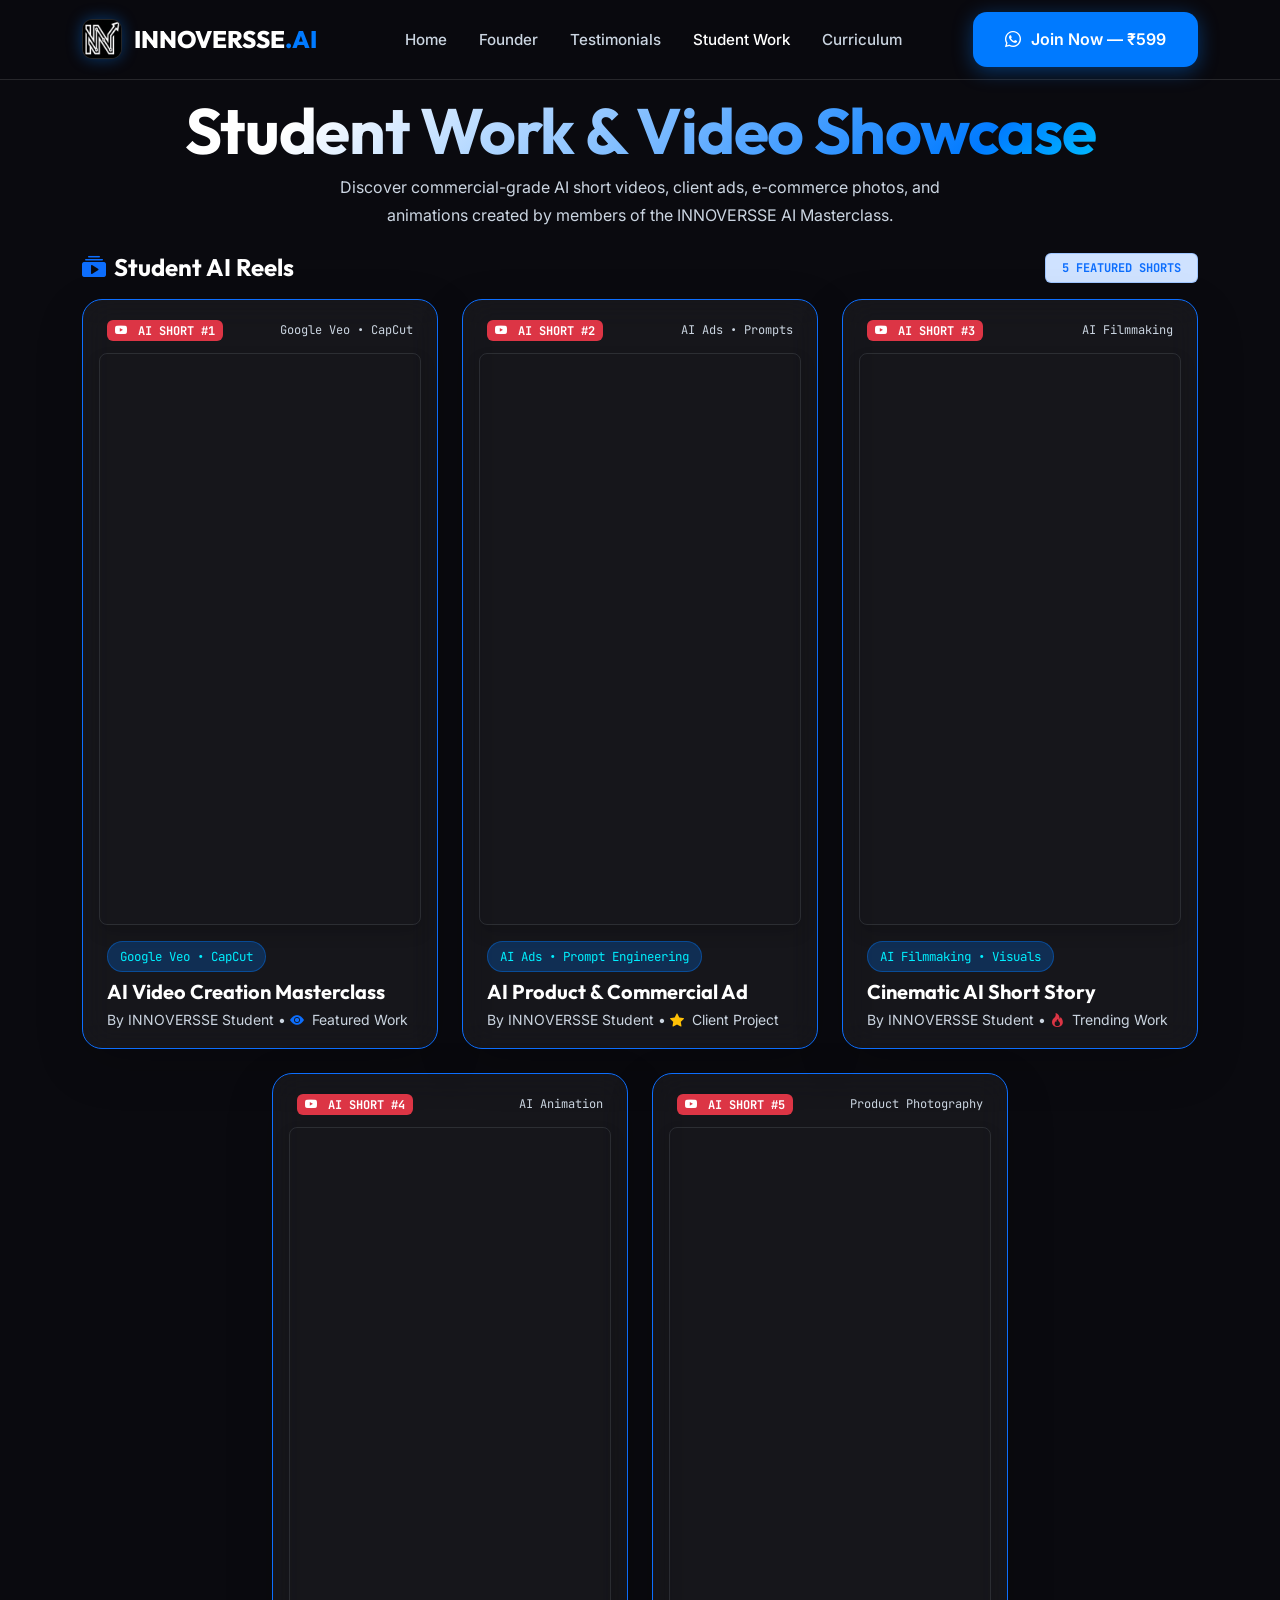
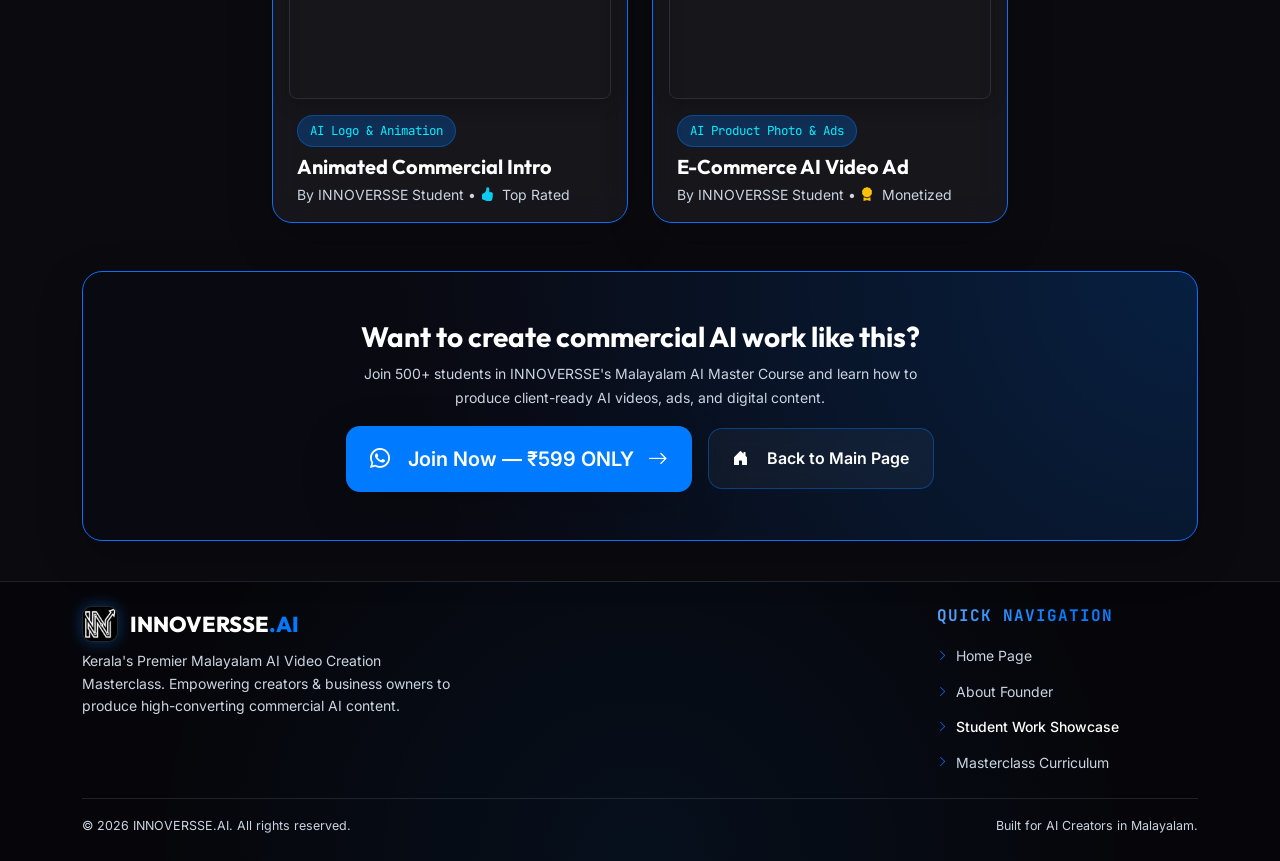
==== showcase.html @ f2c8c10f "feat: implement dedicated student showcase gallery page and update main site navigation" ====
<!DOCTYPE html>
<html lang="en">

<head>
  <meta charset="UTF-8">
  <meta name="viewport" content="width=device-width, initial-scale=1.0">
  <title>Student Work Showcase | INNOVERSSE AI Video Creation Course</title>
  <meta name="description"
    content="Explore commercial-grade AI videos, YouTube Shorts, product ads, and graphics created by INNOVERSSE course students.">
  
  <!-- Favicons -->
  <link rel="apple-touch-icon" sizes="180x180" href="assets/favicon_io/apple-touch-icon.png">
  <link rel="icon" type="image/png" sizes="32x32" href="assets/favicon_io/favicon-32x32.png">
  <link rel="icon" type="image/png" sizes="16x16" href="assets/favicon_io/favicon-16x16.png">

  <!-- Google Fonts -->
  <link rel="preconnect" href="https://fonts.googleapis.com">
  <link rel="preconnect" href="https://fonts.gstatic.com" crossorigin>
  <link
    href="https://fonts.googleapis.com/css2?family=Inter:wght@300;400;500;600;700;800&family=JetBrains+Mono:wght@500;600&family=Outfit:wght@600;700;800;900&display=swap"
    rel="stylesheet">

  <!-- Bootstrap 5 CSS & Icons -->
  <link href="https://cdn.jsdelivr.net/npm/bootstrap@5.3.2/dist/css/bootstrap.min.css" rel="stylesheet">
  <link href="https://cdn.jsdelivr.net/npm/bootstrap-icons@1.11.3/font/bootstrap-icons.min.css" rel="stylesheet">

  <!-- Custom Stylesheet -->
  <link rel="stylesheet" href="style.css">
</head>

<body class="showcase-page">

  <!-- ==========================================
       Navigation Bar
       ========================================== -->
  <nav class="navbar glass-nav navbar-expand-lg">
    <div class="container">
      <a class="navbar-brand" href="index.html">
        <img src="assets/favicon_io/android-chrome-192x192.png" alt="INNOVERSSE Logo" class="brand-logo-img">
        <span>INNOVERSSE<span style="color: var(--accent-blue);">.AI</span></span>
      </a>

      <button class="navbar-toggler border-0 text-white" type="button" data-bs-toggle="collapse"
        data-bs-target="#navbarNav">
        <i class="bi bi-list fs-1"></i>
      </button>

      <div class="collapse navbar-collapse" id="navbarNav">
        <ul class="navbar-nav mx-auto">
          <li class="nav-item"><a class="nav-link" href="index.html#hero">Home</a></li>
          <li class="nav-item"><a class="nav-link" href="index.html#founder">Founder</a></li>
          <li class="nav-item"><a class="nav-link" href="index.html#testimonials">Testimonials</a></li>
          <li class="nav-item"><a class="nav-link active" href="showcase.html">Student Work</a></li>
          <li class="nav-item"><a class="nav-link" href="index.html#curriculum">Curriculum</a></li>
        </ul>
        <div class="d-flex gap-3 align-items-center">
          <a href="https://wa.me/919496957914?text=Hi%20INNOVERSSE%20Team!%20I%20want%20to%20join%20the%20AI%20Video%20Creation%20Masterclass." target="_blank" class="btn-primary-blue">
            <i class="bi bi-whatsapp"></i> Join Now &mdash; ₹599
          </a>
        </div>
      </div>
    </div>
  </nav>

  <!-- ==========================================
       Showcase Header Banner (Compact & Sleek)
       ========================================== -->
  <section class="pt-5 mt-4 pb-2">
    <div class="container text-center pt-4">
      <h1 class="hero-title text-gradient display-5 fw-bold mb-2">Student Work & Video Showcase</h1>
      <p class="hero-subtitle mx-auto fs-6 text-muted mb-3" style="max-width: 680px;">
        Discover commercial-grade AI short videos, client ads, e-commerce photos, and animations created by members of the INNOVERSSE AI Masterclass.
      </p>
    </div>
  </section>

  <!-- ==========================================
       Main Showcase Video & Work Grid
       ========================================== -->
  <section class="pb-4">
    <div class="container">
      <!-- Category Section: Vertical AI Shorts (9:16 Format) -->
      <div>
        <div class="d-flex flex-column flex-sm-row align-items-start align-items-sm-center justify-content-between gap-2 mb-3">
          <h3 class="fs-4 text-white m-0 fw-bold"><i class="bi bi-collection-play-fill text-primary me-2"></i>Student AI Reels</h3>
          <span class="badge bg-primary-subtle text-primary border border-primary border-opacity-25 font-mono px-3 py-2">5 FEATURED SHORTS</span>
        </div>

        <div class="row g-3 g-md-4 justify-content-center mb-5">

          <!-- Short Video 1 -->
          <div class="col-md-6 col-lg-4 gallery-item" data-category="shorts">
            <div class="glass-card p-2 p-md-3 overflow-hidden border-primary shadow-lg position-relative h-100">
              <div class="d-flex flex-wrap align-items-center justify-content-between gap-1 px-2 py-1 mb-2">
                <span class="badge bg-danger font-mono text-white"><i class="bi bi-youtube me-1"></i> AI SHORT #1</span>
                <small class="text-muted font-mono" style="font-size: 0.75rem;">Google Veo &bull; CapCut</small>
              </div>
              <div class="ratio ratio-9x16 rounded-3 overflow-hidden border border-secondary border-opacity-25 shadow">
                <iframe src="https://www.youtube.com/embed/OwP7r8pOhXQ" title="Student AI Short 1" allow="accelerometer; autoplay; clipboard-write; encrypted-media; gyroscope; picture-in-picture" allowfullscreen class="w-100 h-100"></iframe>
              </div>
              <div class="pt-3 px-2 text-start">
                <span class="tool-tag">Google Veo &bull; CapCut</span>
                <h4 class="fs-5 text-white mb-1">AI Video Creation Masterclass</h4>
                <p class="small text-muted m-0">By INNOVERSSE Student &bull; <i class="bi bi-eye-fill text-primary me-1"></i> Featured Work</p>
              </div>
            </div>
          </div>

          <!-- Short Video 2 -->
          <div class="col-md-6 col-lg-4 gallery-item" data-category="shorts">
            <div class="glass-card p-2 p-md-3 overflow-hidden border-primary shadow-lg position-relative h-100">
              <div class="d-flex flex-wrap align-items-center justify-content-between gap-1 px-2 py-1 mb-2">
                <span class="badge bg-danger font-mono text-white"><i class="bi bi-youtube me-1"></i> AI SHORT #2</span>
                <small class="text-muted font-mono" style="font-size: 0.75rem;">AI Ads &bull; Prompts</small>
              </div>
              <div class="ratio ratio-9x16 rounded-3 overflow-hidden border border-secondary border-opacity-25 shadow">
                <iframe src="https://www.youtube.com/embed/2SMWA5ZGx0Q" title="Student AI Short 2" allow="accelerometer; autoplay; clipboard-write; encrypted-media; gyroscope; picture-in-picture" allowfullscreen class="w-100 h-100"></iframe>
              </div>
              <div class="pt-3 px-2 text-start">
                <span class="tool-tag">AI Ads &bull; Prompt Engineering</span>
                <h4 class="fs-5 text-white mb-1">AI Product & Commercial Ad</h4>
                <p class="small text-muted m-0">By INNOVERSSE Student &bull; <i class="bi bi-star-fill text-warning me-1"></i> Client Project</p>
              </div>
            </div>
          </div>

          <!-- Short Video 3 -->
          <div class="col-md-6 col-lg-4 gallery-item" data-category="shorts">
            <div class="glass-card p-2 p-md-3 overflow-hidden border-primary shadow-lg position-relative h-100">
              <div class="d-flex flex-wrap align-items-center justify-content-between gap-1 px-2 py-1 mb-2">
                <span class="badge bg-danger font-mono text-white"><i class="bi bi-youtube me-1"></i> AI SHORT #3</span>
                <small class="text-muted font-mono" style="font-size: 0.75rem;">AI Filmmaking</small>
              </div>
              <div class="ratio ratio-9x16 rounded-3 overflow-hidden border border-secondary border-opacity-25 shadow">
                <iframe src="https://www.youtube.com/embed/5tRj5b5zCeI" title="Student AI Short 3" allow="accelerometer; autoplay; clipboard-write; encrypted-media; gyroscope; picture-in-picture" allowfullscreen class="w-100 h-100"></iframe>
              </div>
              <div class="pt-3 px-2 text-start">
                <span class="tool-tag">AI Filmmaking &bull; Visuals</span>
                <h4 class="fs-5 text-white mb-1">Cinematic AI Short Story</h4>
                <p class="small text-muted m-0">By INNOVERSSE Student &bull; <i class="bi bi-fire text-danger me-1"></i> Trending Work</p>
              </div>
            </div>
          </div>

          <!-- Short Video 4 -->
          <div class="col-md-6 col-lg-4 gallery-item" data-category="shorts">
            <div class="glass-card p-2 p-md-3 overflow-hidden border-primary shadow-lg position-relative h-100">
              <div class="d-flex flex-wrap align-items-center justify-content-between gap-1 px-2 py-1 mb-2">
                <span class="badge bg-danger font-mono text-white"><i class="bi bi-youtube me-1"></i> AI SHORT #4</span>
                <small class="text-muted font-mono" style="font-size: 0.75rem;">AI Animation</small>
              </div>
              <div class="ratio ratio-9x16 rounded-3 overflow-hidden border border-secondary border-opacity-25 shadow">
                <iframe src="https://www.youtube.com/embed/kCLZOY5q3Ac" title="Student AI Short 4" allow="accelerometer; autoplay; clipboard-write; encrypted-media; gyroscope; picture-in-picture" allowfullscreen class="w-100 h-100"></iframe>
              </div>
              <div class="pt-3 px-2 text-start">
                <span class="tool-tag">AI Logo & Animation</span>
                <h4 class="fs-5 text-white mb-1">Animated Commercial Intro</h4>
                <p class="small text-muted m-0">By INNOVERSSE Student &bull; <i class="bi bi-hand-thumbs-up-fill text-info me-1"></i> Top Rated</p>
              </div>
            </div>
          </div>

          <!-- Short Video 5 -->
          <div class="col-md-6 col-lg-4 gallery-item" data-category="shorts">
            <div class="glass-card p-2 p-md-3 overflow-hidden border-primary shadow-lg position-relative h-100">
              <div class="d-flex flex-wrap align-items-center justify-content-between gap-1 px-2 py-1 mb-2">
                <span class="badge bg-danger font-mono text-white"><i class="bi bi-youtube me-1"></i> AI SHORT #5</span>
                <small class="text-muted font-mono" style="font-size: 0.75rem;">Product Photography</small>
              </div>
              <div class="ratio ratio-9x16 rounded-3 overflow-hidden border border-secondary border-opacity-25 shadow">
                <iframe src="https://www.youtube.com/embed/rQh93Rp42Bo" title="Student AI Short 5" allow="accelerometer; autoplay; clipboard-write; encrypted-media; gyroscope; picture-in-picture" allowfullscreen class="w-100 h-100"></iframe>
              </div>
              <div class="pt-3 px-2 text-start">
                <span class="tool-tag">AI Product Photo & Ads</span>
                <h4 class="fs-5 text-white mb-1">E-Commerce AI Video Ad</h4>
                <p class="small text-muted m-0">By INNOVERSSE Student &bull; <i class="bi bi-award-fill text-warning me-1"></i> Monetized</p>
              </div>
            </div>
          </div>

        </div>
      </div>

      <!-- Bottom Enrollment Callout Card -->
      <div class="glass-card p-3 p-md-5 mt-4 mb-3 text-center border-primary shadow-lg position-relative overflow-hidden" style="background: radial-gradient(circle at top right, rgba(0,122,255,0.2), transparent 70%), rgba(10, 10, 18, 0.95);">
        <h3 class="fs-3 text-white fw-bold mb-2">Want to create commercial AI work like this?</h3>
        <p class="text-muted small fs-md-6 mb-3 mx-auto" style="max-width: 600px;">
          Join 500+ students in INNOVERSSE's Malayalam AI Master Course and learn how to produce client-ready AI videos, ads, and digital content.
        </p>
        <div class="d-flex flex-column flex-sm-row justify-content-center align-items-center gap-3">
          <a href="https://wa.me/919496957914?text=Hi%20INNOVERSSE%20Team!%20I%20explored%20the%20showcase%20page%20and%20want%20to%20join%20the%20%E2%82%B9599%20AI%20Masterclass." target="_blank" class="btn-primary-blue fs-5 py-3 px-4 shadow-lg text-nowrap">
            <i class="bi bi-whatsapp me-2"></i> Join Now &mdash; ₹599 ONLY <i class="bi bi-arrow-right ms-1"></i>
          </a>
          <a href="index.html" class="btn-outline-glass fs-6 py-3 px-4 text-nowrap">
            <i class="bi bi-house-door-fill me-2"></i> Back to Main Page
          </a>
        </div>
      </div>

    </div>
  </section>

  <!-- ==========================================
       Footer Section (Premium Glassmorphism Design)
       ========================================== -->
  <footer class="site-footer showcase-footer py-4 border-top border-secondary border-opacity-25" style="background: radial-gradient(circle at bottom center, rgba(0, 122, 255, 0.08), transparent 70%), #06060a;">
    <div class="container">
      <div class="row g-4 justify-content-between align-items-start">
        
        <!-- Brand & Description -->
        <div class="col-lg-5 col-md-6 text-start">
          <div class="navbar-brand justify-content-start mb-2" style="font-size: 1.35rem;">
            <img src="assets/favicon_io/android-chrome-192x192.png" alt="INNOVERSSE Logo" class="brand-logo-img" style="width: 36px; height: 36px;">
            <span>INNOVERSSE<span style="color: var(--accent-blue);">.AI</span></span>
          </div>
          <p class="text-muted small mb-3" style="max-width: 380px; line-height: 1.6;">
            Kerala's Premier Malayalam AI Video Creation Masterclass. Empowering creators & business owners to produce high-converting commercial AI content.
          </p>
        </div>

        <!-- Quick Links -->
        <div class="col-lg-3 col-md-6 text-start">
          <h5 class="fs-6 text-white font-mono fw-bold mb-3 text-uppercase text-gradient-blue" style="letter-spacing: 1px;">Quick Navigation</h5>
          <ul class="list-unstyled m-0 d-flex flex-column gap-2 footer-nav-links">
            <li><a href="index.html#hero" class="text-muted text-decoration-none small d-inline-flex align-items-center"><i class="bi bi-chevron-right text-primary me-2" style="font-size: 0.7rem;"></i>Home Page</a></li>
            <li><a href="index.html#founder" class="text-muted text-decoration-none small d-inline-flex align-items-center"><i class="bi bi-chevron-right text-primary me-2" style="font-size: 0.7rem;"></i>About Founder</a></li>
            <li><a href="showcase.html" class="text-white fw-medium text-decoration-none small d-inline-flex align-items-center"><i class="bi bi-chevron-right text-primary me-2" style="font-size: 0.7rem;"></i>Student Work Showcase</a></li>
            <li><a href="index.html#curriculum" class="text-muted text-decoration-none small d-inline-flex align-items-center"><i class="bi bi-chevron-right text-primary me-2" style="font-size: 0.7rem;"></i>Masterclass Curriculum</a></li>
          </ul>
        </div>

      </div>

      <div class="pt-3 mt-4 border-top border-secondary border-opacity-25 d-flex flex-column flex-sm-row align-items-center justify-content-between gap-2 text-start">
        <p class="small text-muted m-0" style="font-size: 0.78rem;">&copy; 2026 INNOVERSSE.AI. All rights reserved.</p>
        <p class="small text-muted m-0" style="font-size: 0.78rem;">Built for AI Creators in Malayalam.</p>
      </div>
    </div>
  </footer>

  <!-- Bootstrap 5 JS Bundle -->
  <script src="https://cdn.jsdelivr.net/npm/bootstrap@5.3.2/dist/js/bootstrap.bundle.min.js"></script>

  <!-- Custom JS Engine -->
  <script src="script.js"></script>

</body>

</html>
---- style.css ----
/* ==========================================================================
   INNOVERSE - Premium AI Master Course Portfolio Stylesheet
   Dark Theme (#0A0A0F) | Electric Blue (#007AFF) | Glassmorphism Aesthetics
   ========================================================================== */

:root {
  --bg-dark: #0a0a0f;
  --bg-dark-secondary: #12121a;
  --bg-card: rgba(255, 255, 255, 0.05);
  --bg-card-hover: rgba(255, 255, 255, 0.08);
  --accent-blue: #007aff;
  --accent-blue-glow: rgba(0, 122, 255, 0.4);
  --accent-blue-soft: rgba(0, 122, 255, 0.18);
  --accent-cyan: #00f0ff;
  --text-white: #ffffff;
  --text-muted: #cbd5e1; /* High contrast silver */
  --text-dim: #94a3b8;   /* Visible medium silver */
  --border-glass: rgba(255, 255, 255, 0.12);
  --border-blue-glass: rgba(0, 122, 255, 0.4);
  --badge-before: #ff3b30;
  --badge-after: #34c759;
  --font-main: 'Inter', -apple-system, BlinkMacSystemFont, sans-serif;
  --font-display: 'Outfit', sans-serif;
  --font-mono: 'JetBrains Mono', monospace;
  --nav-height: 80px;
  --radius-lg: 20px;
  --radius-md: 14px;
  --radius-sm: 8px;
  --transition-fast: 0.2s cubic-bezier(0.16, 1, 0.3, 1);
  --transition-normal: 0.35s cubic-bezier(0.16, 1, 0.3, 1);

  /* Override Bootstrap CSS Variables for Dark Theme */
  --bs-body-bg: #0a0a0f;
  --bs-body-color: #cbd5e1;
  --bs-secondary-color: #cbd5e1;
}

/* --- Base & Reset --- */
*, *::before, *::after {
  box-sizing: border-box;
  margin: 0;
  padding: 0;
}

html {
  scroll-behavior: smooth;
  font-size: 16px;
  background-color: var(--bg-dark);
  color: var(--text-white);
  max-width: 100%;
  overflow-x: hidden;
}

body {
  font-family: var(--font-main);
  background-color: var(--bg-dark);
  color: var(--text-muted) !important;
  line-height: 1.7;
  max-width: 100%;
  overflow-x: hidden;
  -webkit-font-smoothing: antialiased;
}

/* Override Bootstrap Muted & Secondary Text for High Contrast Visibility */
.text-muted, .text-secondary {
  color: #cbd5e1 !important;
}

.text-dim {
  color: #94a3b8 !important;
}

.text-light-custom {
  color: #f1f5f9 !important;
}

p {
  color: #cbd5e1;
}

/* Custom Scrollbar */
::-webkit-scrollbar {
  width: 10px;
}
::-webkit-scrollbar-track {
  background: var(--bg-dark);
}
::-webkit-scrollbar-thumb {
  background: #1c1c28;
  border-radius: 5px;
  border: 2px solid var(--bg-dark);
}
::-webkit-scrollbar-thumb:hover {
  background: var(--accent-blue);
}

/* Selection */
::selection {
  background: var(--accent-blue);
  color: var(--text-white);
}

/* Typography Helpers */
h1, h2, h3, h4, h5, h6 {
  font-family: var(--font-display);
  color: var(--text-white) !important;
  font-weight: 700;
  line-height: 1.2;
}

.text-gradient {
  background: linear-gradient(135deg, #ffffff 20%, var(--accent-blue) 80%, var(--accent-cyan) 100%);
  -webkit-background-clip: text;
  -webkit-text-fill-color: transparent;
}

.text-gradient-blue {
  background: linear-gradient(135deg, #60a5fa 0%, var(--accent-blue) 50%, #3b82f6 100%);
  -webkit-background-clip: text;
  -webkit-text-fill-color: transparent;
}

.font-mono {
  font-family: var(--font-mono);
}

/* --- Glassmorphism Base --- */
.glass-card {
  background: var(--bg-card);
  backdrop-filter: blur(16px);
  -webkit-backdrop-filter: blur(16px);
  border: 1px solid var(--border-glass);
  border-radius: var(--radius-lg);
  transition: transform var(--transition-normal), border-color var(--transition-normal), box-shadow var(--transition-normal);
}

.glass-card:hover {
  background: var(--bg-card-hover);
  border-color: var(--border-blue-glass);
  box-shadow: 0 12px 40px rgba(0, 0, 0, 0.4), 0 0 25px rgba(0, 122, 255, 0.15);
}

.glass-nav {
  background: rgba(10, 10, 15, 0.85);
  backdrop-filter: blur(20px);
  -webkit-backdrop-filter: blur(20px);
  border-bottom: 1px solid var(--border-glass);
  transition: all var(--transition-normal);
}

.glass-nav.scrolled {
  background: rgba(10, 10, 15, 0.96);
  border-bottom-color: var(--border-blue-glass);
  box-shadow: 0 10px 30px rgba(0, 0, 0, 0.5), 0 0 20px rgba(0, 122, 255, 0.1);
}

/* --- Buttons & CTAs --- */
.btn-primary-blue {
  background: var(--accent-blue);
  color: var(--text-white) !important;
  font-weight: 600;
  font-size: 1rem;
  padding: 14px 32px;
  border-radius: var(--radius-md);
  border: none;
  display: inline-flex;
  align-items: center;
  justify-content: center;
  gap: 10px;
  text-decoration: none;
  cursor: pointer;
  box-shadow: 0 4px 20px var(--accent-blue-glow);
  transition: all var(--transition-fast);
  position: relative;
  overflow: hidden;
}

.btn-primary-blue::before {
  content: '';
  position: absolute;
  top: 0; left: -100%;
  width: 100%; height: 100%;
  background: linear-gradient(90deg, transparent, rgba(255, 255, 255, 0.25), transparent);
  transition: left 0.6s ease;
}

.btn-primary-blue:hover::before {
  left: 100%;
}

.btn-primary-blue:hover {
  background: #1a87ff;
  color: var(--text-white) !important;
  transform: translateY(-2px);
  box-shadow: 0 8px 30px rgba(0, 122, 255, 0.6);
}

.btn-outline-glass {
  background: rgba(255, 255, 255, 0.04);
  color: var(--text-white) !important;
  font-weight: 600;
  font-size: 1rem;
  padding: 14px 28px;
  border-radius: var(--radius-md);
  border: 1px solid var(--border-blue-glass);
  display: inline-flex;
  align-items: center;
  justify-content: center;
  gap: 10px;
  text-decoration: none;
  cursor: pointer;
  backdrop-filter: blur(8px);
  transition: all var(--transition-fast);
}

.btn-outline-glass:hover {
  background: var(--accent-blue-soft);
  border-color: var(--accent-blue);
  color: var(--text-white) !important;
  transform: translateY(-2px);
}

/* --- Section Layouts --- */
.section-padding {
  padding: 110px 0;
  position: relative;
}

.section-header {
  text-align: center;
  max-width: 760px;
  margin: 0 auto 60px auto;
}

.section-header .section-tag {
  display: inline-flex;
  align-items: center;
  gap: 8px;
  padding: 6px 16px;
  border-radius: 30px;
  background: var(--accent-blue-soft);
  border: 1px solid var(--border-blue-glass);
  color: var(--accent-blue);
  font-size: 0.85rem;
  font-family: var(--font-mono);
  font-weight: 600;
  text-transform: uppercase;
  letter-spacing: 0.08em;
  margin-bottom: 16px;
}

.section-header h2 {
  font-size: 2.8rem;
  margin-bottom: 16px;
}

.section-header p {
  font-size: 1.1rem;
  color: #cbd5e1 !important;
}

/* --- Navigation Bar --- */
.navbar {
  height: var(--nav-height);
  position: fixed;
  top: 0;
  left: 0;
  right: 0;
  z-index: 1000;
}

.navbar-brand {
  display: flex;
  align-items: center;
  gap: 12px;
  font-family: var(--font-display);
  font-weight: 800;
  font-size: 1.5rem;
  color: var(--text-white) !important;
  text-decoration: none;
}

.brand-icon, .brand-logo-img {
  width: 40px;
  height: 40px;
  object-fit: contain;
  border-radius: 10px;
  display: flex;
  align-items: center;
  justify-content: center;
  box-shadow: 0 0 15px var(--accent-blue-glow);
  border: 1px solid rgba(255, 255, 255, 0.15);
  background: #000;
}

.brand-full-logo {
  height: 42px;
  width: auto;
  max-width: 220px;
  object-fit: contain;
  filter: drop-shadow(0 0 12px rgba(0, 122, 255, 0.4));
  transition: transform var(--transition-fast), filter var(--transition-fast);
}

.brand-full-logo:hover {
  transform: scale(1.03);
  filter: drop-shadow(0 0 18px rgba(0, 122, 255, 0.65));
}

.nav-link {
  color: #cbd5e1 !important;
  font-weight: 500;
  font-size: 0.95rem;
  padding: 8px 16px !important;
  transition: color var(--transition-fast);
}

.nav-link:hover, .nav-link.active {
  color: var(--text-white) !important;
}

/* --- Hero Section --- */
.hero-section {
  min-height: 100vh;
  padding-top: calc(var(--nav-height) + 60px);
  padding-bottom: 80px;
  display: flex;
  align-items: center;
  position: relative;
  overflow: hidden;
}

#particle-canvas {
  position: absolute;
  top: 0;
  left: 0;
  width: 100%;
  height: 100%;
  z-index: 0;
  pointer-events: none;
}

.hero-content {
  position: relative;
  z-index: 2;
}

.social-proof-badge {
  display: inline-flex;
  align-items: center;
  gap: 10px;
  padding: 8px 20px;
  border-radius: 50px;
  background: rgba(0, 122, 255, 0.15);
  border: 1px solid rgba(0, 122, 255, 0.4);
  backdrop-filter: blur(12px);
  margin-bottom: 24px;
  animation: pulse-glow 3s infinite alternate;
}

@keyframes pulse-glow {
  0% { box-shadow: 0 0 10px rgba(0, 122, 255, 0.2); }
  100% { box-shadow: 0 0 25px rgba(0, 122, 255, 0.5); }
}

.social-proof-badge .pulse-dot {
  width: 8px;
  height: 8px;
  border-radius: 50%;
  background: #30d158;
  box-shadow: 0 0 10px #30d158;
}

.hero-title {
  font-size: 4rem;
  font-weight: 800;
  line-height: 1.1;
  letter-spacing: -0.02em;
  margin-bottom: 24px;
}

.hero-subtitle {
  font-size: 1.25rem;
  color: #cbd5e1 !important;
  max-width: 680px;
  margin-bottom: 36px;
}

.hero-ratings {
  display: flex;
  align-items: center;
  justify-content: center;
  flex-wrap: wrap;
  gap: 12px 16px;
  margin-top: 40px;
  padding-top: 30px;
  border-top: 1px solid var(--border-glass);
}

.stars-rating {
  color: #ffcc00;
  font-size: 1.1rem;
  display: inline-flex;
  align-items: center;
  gap: 4px;
  white-space: nowrap;
  flex-shrink: 0;
}

.rating-text {
  font-size: 0.9rem;
  color: #cbd5e1 !important;
  text-align: center;
}

/* Hero Video Showcase (9:16 Vertical Video Support) */
.hero-video-container {
  max-width: 380px;
  margin: 0 auto;
}

.ratio-9x16 {
  --bs-aspect-ratio: 177.77777778%;
  aspect-ratio: 9 / 16;
}

.hero-video-wrapper {
  background: rgba(18, 18, 26, 0.85);
  border: 1px solid var(--border-blue-glass) !important;
  border-radius: var(--radius-lg);
  box-shadow: 0 20px 60px rgba(0, 0, 0, 0.6), 0 0 35px rgba(0, 122, 255, 0.25) !important;
  transition: transform var(--transition-normal), box-shadow var(--transition-normal);
}

.hero-video-wrapper:hover {
  transform: translateY(-3px);
  box-shadow: 0 25px 70px rgba(0, 0, 0, 0.7), 0 0 50px rgba(0, 122, 255, 0.4) !important;
}

.backdrop-blur {
  backdrop-filter: blur(10px);
  -webkit-backdrop-filter: blur(10px);
}

/* Scroll indicator */
.scroll-indicator {
  position: absolute;
  bottom: 25px;
  left: 50%;
  transform: translateX(-50%);
  z-index: 5;
  color: var(--text-dim) !important;
  display: flex;
  flex-direction: column;
  align-items: center;
  gap: 6px;
  font-size: 0.8rem;
  text-decoration: none;
  animation: bounce 2s infinite;
}

@keyframes bounce {
  0%, 20%, 50%, 80%, 100% { transform: translate(-50%, 0); }
  40% { transform: translate(-50%, -10px); }
  60% { transform: translate(-50%, -5px); }
}

/* --- Founder Section --- */
.founder-card {
  padding: 40px;
  position: relative;
  overflow: hidden;
}

.founder-img-wrapper {
  position: relative;
  border-radius: var(--radius-lg);
  overflow: hidden;
  border: 2px solid var(--accent-blue);
  box-shadow: 0 0 35px var(--accent-blue-glow);
}

.founder-img-wrapper img {
  width: 100%;
  height: 480px;
  object-fit: cover;
  display: block;
}

.founder-badge {
  position: absolute;
  bottom: 20px;
  left: 20px;
  right: 20px;
  padding: 14px;
  background: rgba(10, 10, 15, 0.9);
  backdrop-filter: blur(16px);
  border-radius: var(--radius-md);
  border: 1px solid var(--border-blue-glass);
  text-align: center;
}

.stats-grid {
  display: grid;
  grid-template-columns: repeat(2, 1fr);
  gap: 20px;
  margin-top: 30px;
}

.stat-item {
  padding: 20px;
  background: rgba(255, 255, 255, 0.03);
  border: 1px solid var(--border-glass);
  border-radius: var(--radius-md);
  text-align: center;
  transition: all var(--transition-fast);
}

.stat-item:hover {
  background: var(--accent-blue-soft);
  border-color: var(--border-blue-glass);
}

.stat-number {
  font-size: 2.5rem;
  font-weight: 800;
  font-family: var(--font-display);
  color: var(--accent-blue) !important;
  line-height: 1;
  margin-bottom: 6px;
}

.stat-label {
  font-size: 0.9rem;
  color: #cbd5e1 !important;
  font-weight: 500;
}

/* --- Testimonials Section --- */
.filter-nav {
  display: flex;
  justify-content: center;
  gap: 12px;
  flex-wrap: wrap;
  margin-bottom: 40px;
}

.filter-btn {
  background: rgba(255, 255, 255, 0.05);
  border: 1px solid var(--border-glass);
  color: #cbd5e1 !important;
  padding: 10px 22px;
  border-radius: 30px;
  font-size: 0.9rem;
  font-weight: 500;
  cursor: pointer;
  transition: all var(--transition-fast);
}

.filter-btn:hover, .filter-btn.active {
  background: var(--accent-blue);
  color: var(--text-white) !important;
  border-color: var(--accent-blue);
  box-shadow: 0 4px 15px var(--accent-blue-glow);
}

.testimonial-card {
  padding: 30px;
  height: 100%;
  display: flex;
  flex-direction: column;
  justify-content: space-between;
}

.testimonial-author {
  display: flex;
  align-items: center;
  gap: 14px;
  margin-bottom: 20px;
}

.author-avatar {
  width: 54px;
  height: 54px;
  border-radius: 50%;
  border: 2px solid var(--accent-blue);
  object-fit: cover;
  box-shadow: 0 0 12px var(--accent-blue-glow);
}

.author-info h4 {
  font-size: 1.05rem;
  margin-bottom: 2px;
}

.author-info span {
  font-size: 0.85rem;
  color: #94a3b8 !important;
}

.before-after-box {
  background: rgba(0, 0, 0, 0.4);
  border-radius: var(--radius-sm);
  padding: 14px;
  margin-top: 20px;
  display: flex;
  flex-direction: column;
  gap: 8px;
  font-size: 0.88rem;
  color: #e2e8f0 !important;
}

.badge-pill-before {
  display: inline-block;
  padding: 2px 10px;
  border-radius: 12px;
  background: rgba(255, 59, 48, 0.2);
  border: 1px solid rgba(255, 59, 48, 0.5);
  color: #ff6b6b !important;
  font-weight: 600;
  margin-right: 6px;
}

.badge-pill-after {
  display: inline-block;
  padding: 2px 10px;
  border-radius: 12px;
  background: rgba(52, 199, 89, 0.2);
  border: 1px solid rgba(52, 199, 89, 0.5);
  color: #51cf66 !important;
  font-weight: 600;
  margin-right: 6px;
}

/* Interactive Before / After Drag Slider */
.comparison-slider-container {
  position: relative;
  width: 100%;
  height: 380px;
  border-radius: var(--radius-lg);
  overflow: hidden;
  border: 1px solid var(--border-blue-glass);
  box-shadow: 0 10px 30px rgba(0, 0, 0, 0.5);
  user-select: none;
}

.slider-img {
  position: absolute;
  top: 0;
  left: 0;
  width: 100%;
  height: 100%;
  object-fit: cover;
}

.slider-img-after {
  width: 50%;
  overflow: hidden;
  border-right: 3px solid var(--accent-blue);
  box-shadow: 4px 0 15px var(--accent-blue-glow);
  z-index: 2;
}

.slider-img-after img {
  width: 100%;
  height: 100%;
  object-fit: cover;
}

.slider-handle {
  position: absolute;
  top: 0;
  bottom: 0;
  left: 50%;
  width: 4px;
  background: var(--accent-blue);
  z-index: 3;
  cursor: ew-resize;
}

.slider-handle-button {
  position: absolute;
  top: 50%;
  left: 50%;
  transform: translate(-50%, -50%);
  width: 44px;
  height: 44px;
  border-radius: 50%;
  background: var(--accent-blue);
  color: #fff;
  display: flex;
  align-items: center;
  justify-content: center;
  box-shadow: 0 0 20px var(--accent-blue-glow);
}

/* --- Success Gallery Section --- */
.gallery-grid {
  display: grid;
  grid-template-columns: repeat(auto-fill, minmax(320px, 1fr));
  gap: 24px;
}

.gallery-card {
  position: relative;
  border-radius: var(--radius-md);
  overflow: hidden;
  background: var(--bg-dark-secondary);
  border: 1px solid var(--border-glass);
  cursor: pointer;
}

.gallery-thumb {
  width: 100%;
  height: 260px;
  object-fit: cover;
  transition: transform var(--transition-normal);
}

.gallery-card:hover .gallery-thumb {
  transform: scale(1.06);
}

.gallery-overlay {
  position: absolute;
  inset: 0;
  background: linear-gradient(to top, rgba(10, 10, 15, 0.95) 0%, rgba(10, 10, 15, 0.3) 60%, transparent 100%);
  padding: 24px;
  display: flex;
  flex-direction: column;
  justify-content: flex-end;
  opacity: 0.9;
  transition: opacity var(--transition-fast);
}

.tool-tag {
  display: inline-block;
  padding: 4px 12px;
  border-radius: 20px;
  background: rgba(0, 122, 255, 0.25);
  border: 1px solid var(--border-blue-glass);
  color: var(--accent-cyan) !important;
  font-size: 0.78rem;
  font-family: var(--font-mono);
  margin-bottom: 8px;
  width: fit-content;
}

/* --- Curriculum Section --- */
.module-card {
  padding: 28px;
  height: 100%;
}

.module-card p {
  color: #cbd5e1 !important;
  font-size: 0.92rem;
}

.module-icon {
  width: 52px;
  height: 52px;
  border-radius: 14px;
  background: var(--accent-blue-soft);
  border: 1px solid var(--border-blue-glass);
  color: var(--accent-blue);
  font-size: 1.4rem;
  display: flex;
  align-items: center;
  justify-content: center;
  margin-bottom: 20px;
}

.module-card h3 {
  font-size: 1.25rem;
  margin-bottom: 10px;
}

.curriculum-progress-container {
  margin-top: 60px;
  padding: 30px;
  border-radius: var(--radius-lg);
  background: rgba(255, 255, 255, 0.03);
  border: 1px solid var(--border-glass);
}

.progress-track {
  height: 12px;
  background: rgba(255, 255, 255, 0.12);
  border-radius: 10px;
  position: relative;
  overflow: hidden;
  margin: 20px 0;
}

.progress-fill {
  height: 100%;
  width: 0%;
  background: linear-gradient(90deg, var(--accent-blue), var(--accent-cyan));
  border-radius: 10px;
  transition: width 1.5s ease-out;
  box-shadow: 0 0 15px var(--accent-blue-glow);
}

.milestones {
  display: flex;
  justify-content: space-between;
  font-size: 0.85rem;
  color: #94a3b8 !important;
}

/* --- Floating WhatsApp & Sticky Mobile Bar --- */
.floating-whatsapp {
  position: fixed;
  bottom: 30px;
  right: 30px;
  width: 58px;
  height: 58px;
  border-radius: 50%;
  background: #25d366;
  color: #fff !important;
  display: flex;
  align-items: center;
  justify-content: center;
  font-size: 1.8rem;
  box-shadow: 0 6px 25px rgba(37, 211, 102, 0.5);
  z-index: 990;
  text-decoration: none;
  transition: transform var(--transition-fast), box-shadow var(--transition-fast);
}

.floating-whatsapp:hover {
  transform: scale(1.1);
  color: #fff !important;
  box-shadow: 0 8px 30px rgba(37, 211, 102, 0.7);
}

.sticky-mobile-bar {
  position: fixed;
  bottom: 0;
  left: 0;
  right: 0;
  background: rgba(10, 10, 18, 0.96);
  backdrop-filter: blur(20px);
  -webkit-backdrop-filter: blur(20px);
  border-top: 1px solid rgba(0, 122, 255, 0.35);
  padding: 10px 16px;
  display: none;
  align-items: center;
  justify-content: space-between;
  z-index: 9999;
  box-shadow: 0 -8px 25px rgba(0, 0, 0, 0.85);
}

/* --- Modals --- */
.custom-modal-backdrop {
  position: fixed;
  inset: 0;
  background: rgba(5, 5, 8, 0.85);
  backdrop-filter: blur(12px);
  -webkit-backdrop-filter: blur(12px);
  z-index: 2000;
  display: none;
  align-items: center;
  justify-content: center;
  padding: 20px;
  opacity: 0;
  transition: opacity var(--transition-normal);
}

.custom-modal-backdrop.show {
  display: flex;
  opacity: 1;
}

.modal-glass-content {
  background: var(--bg-dark-secondary);
  border: 1px solid var(--border-blue-glass);
  border-radius: var(--radius-lg);
  max-width: 650px;
  width: 100%;
  padding: 36px;
  position: relative;
  box-shadow: 0 20px 60px rgba(0, 0, 0, 0.8), 0 0 30px rgba(0, 122, 255, 0.2);
}

.modal-close-btn {
  position: absolute;
  top: 20px;
  right: 20px;
  background: rgba(255, 255, 255, 0.08);
  border: none;
  color: var(--text-white) !important;
  width: 36px;
  height: 36px;
  border-radius: 50%;
  display: flex;
  align-items: center;
  justify-content: center;
  cursor: pointer;
  font-size: 1.2rem;
  transition: background var(--transition-fast);
}

.modal-close-btn:hover {
  background: rgba(255, 255, 255, 0.2);
}

/* --- High Conversion Package Box Styling --- */
.package-item-card {
  padding: 12px 16px;
  border-radius: 12px;
  background: rgba(15, 23, 42, 0.75);
  border: 1px solid rgba(255, 255, 255, 0.12);
  transition: all var(--transition-fast);
  min-height: 72px;
}

.package-item-card:hover {
  border-color: var(--accent-blue);
  background: rgba(30, 41, 59, 0.9);
  transform: translateY(-2px);
  box-shadow: 0 5px 15px rgba(0, 122, 255, 0.25);
}

.pulse-glow {
  animation: buttonPulse 2s infinite;
}

@keyframes buttonPulse {
  0% { box-shadow: 0 0 0 0 rgba(0, 122, 255, 0.6); }
  70% { box-shadow: 0 0 0 15px rgba(0, 122, 255, 0); }
  100% { box-shadow: 0 0 0 0 rgba(0, 122, 255, 0); }
}

/* --- Footer Links Styling --- */
.footer-nav-links a {
  white-space: nowrap;
  transition: color var(--transition-fast);
}

.footer-nav-links a:hover {
  color: var(--accent-blue) !important;
}

/* --- Media Queries --- */
@media (max-width: 991px) {
  footer.site-footer,
  footer.py-5,
  footer {
    padding-bottom: 180px !important;
  }

  body.showcase-page footer,
  footer.showcase-footer {
    padding-bottom: 24px !important;
  }

  .navbar-collapse {
    background: rgba(10, 10, 15, 0.98);
    backdrop-filter: blur(20px);
    -webkit-backdrop-filter: blur(20px);
    border: 1px solid var(--border-blue-glass);
    border-radius: var(--radius-md);
    padding: 20px;
    margin-top: 15px;
    box-shadow: 0 15px 40px rgba(0, 0, 0, 0.9), 0 0 25px rgba(0, 122, 255, 0.25);
  }

  .navbar-collapse .nav-link {
    padding: 12px 16px !important;
    border-bottom: 1px solid rgba(255, 255, 255, 0.05);
    font-size: 1.05rem;
  }

  .navbar-collapse .nav-link:last-child {
    border-bottom: none;
  }

  .navbar-collapse .btn-primary-blue {
    width: 100%;
    margin-top: 15px;
  }

  .hero-title {
    font-size: 2.8rem;
  }
  .section-header h2 {
    font-size: 2.2rem;
  }
  .sticky-mobile-bar {
    display: flex;
  }
  .floating-whatsapp {
    bottom: 95px;
  }
}

@media (max-width: 767px) {
  .section-padding {
    padding: 55px 0 !important;
  }

  .founder-card {
    padding: 20px 16px !important;
  }

  .founder-img-wrapper img {
    height: 340px !important;
    object-position: center top;
  }

  .founder-badge {
    bottom: 12px !important;
    left: 12px !important;
    right: 12px !important;
    padding: 10px 12px !important;
  }

  .founder-badge h4 {
    font-size: 1.15rem !important;
  }

  .founder-badge p {
    font-size: 0.76rem !important;
    white-space: nowrap;
    overflow: hidden;
    text-overflow: ellipsis;
  }

  .glass-card {
    padding: 20px 16px !important;
  }

  .stats-grid {
    grid-template-columns: repeat(2, 1fr) !important;
    gap: 10px !important;
  }

  .stat-item {
    padding: 14px 8px !important;
  }

  .stat-number {
    font-size: 1.75rem !important;
  }

  .stat-label {
    font-size: 0.75rem !important;
  }
}

@media (max-width: 575px) {
  .hero-ratings {
    flex-direction: column;
    text-align: center;
    gap: 8px;
  }
  .hero-title {
    font-size: 2.1rem !important;
    line-height: 1.25 !important;
  }
  .section-header h2 {
    font-size: 1.85rem !important;
  }
  .btn-primary-blue, .btn-outline-glass {
    width: 100%;
  }
  .founder-badge p {
    font-size: 0.72rem !important;
  }
}
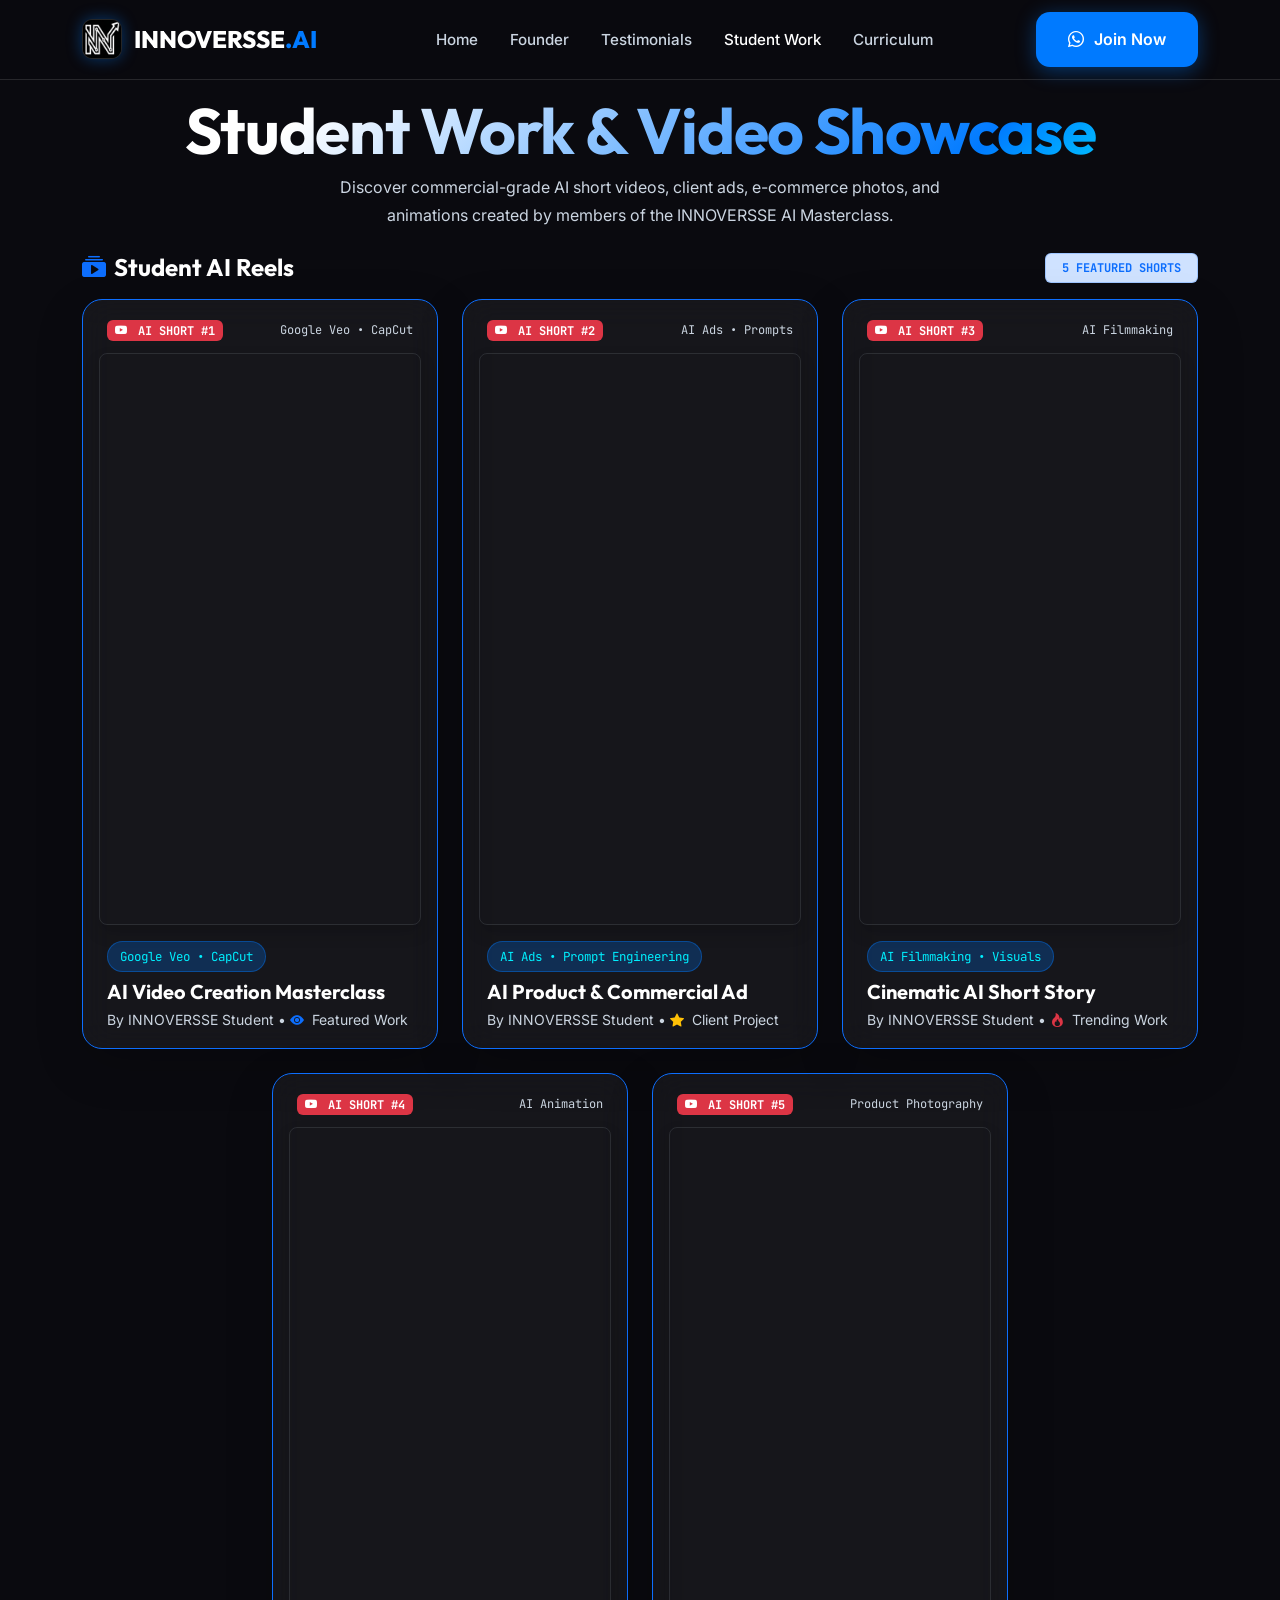
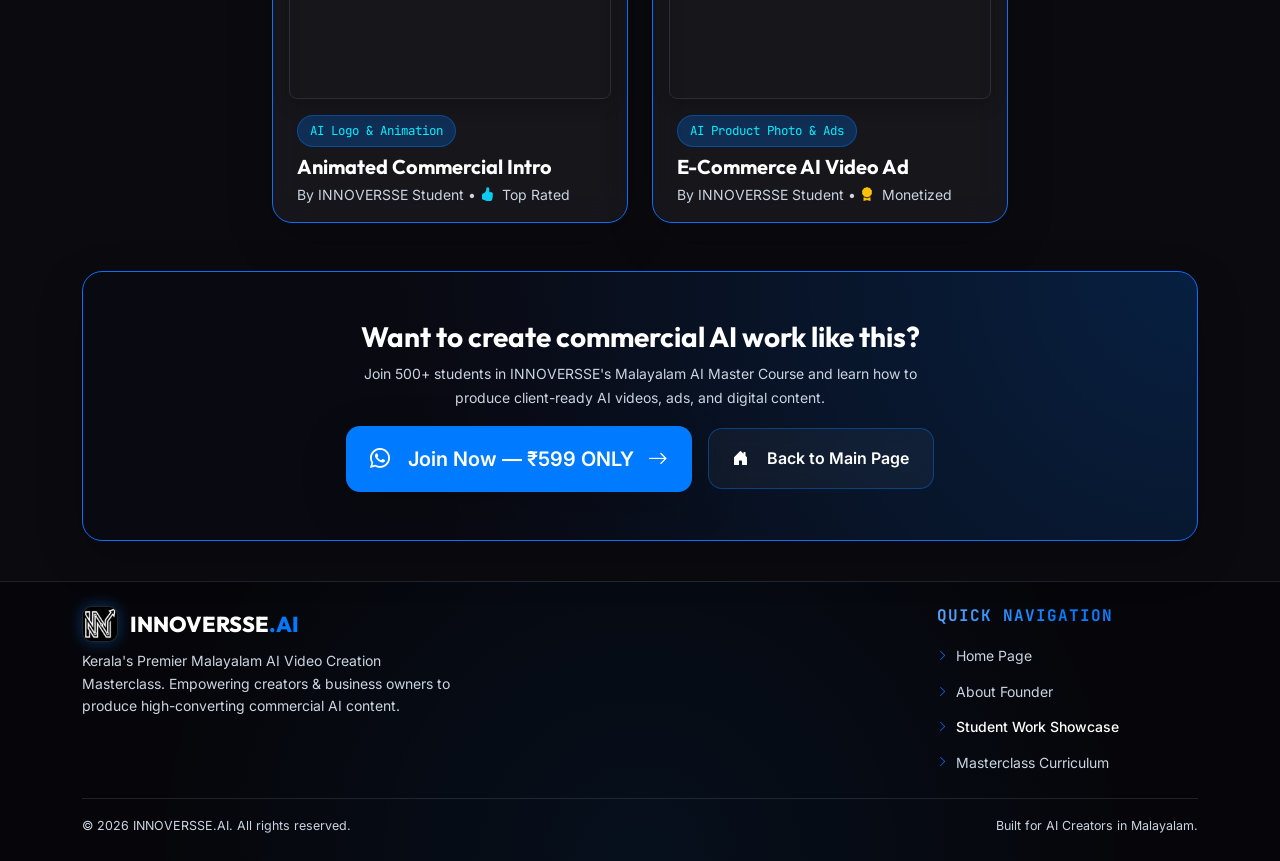
==== commit 7de62050: "fix: remove price tag from WhatsApp join button in showcase.html" ====
--- a/showcase.html
+++ b/showcase.html
@@ -55,7 +55,7 @@
         </ul>
         <div class="d-flex gap-3 align-items-center">
           <a href="https://wa.me/919496957914?text=Hi%20INNOVERSSE%20Team!%20I%20want%20to%20join%20the%20AI%20Video%20Creation%20Masterclass." target="_blank" class="btn-primary-blue">
-            <i class="bi bi-whatsapp"></i> Join Now &mdash; ₹599
+            <i class="bi bi-whatsapp"></i> Join Now
           </a>
         </div>
       </div>
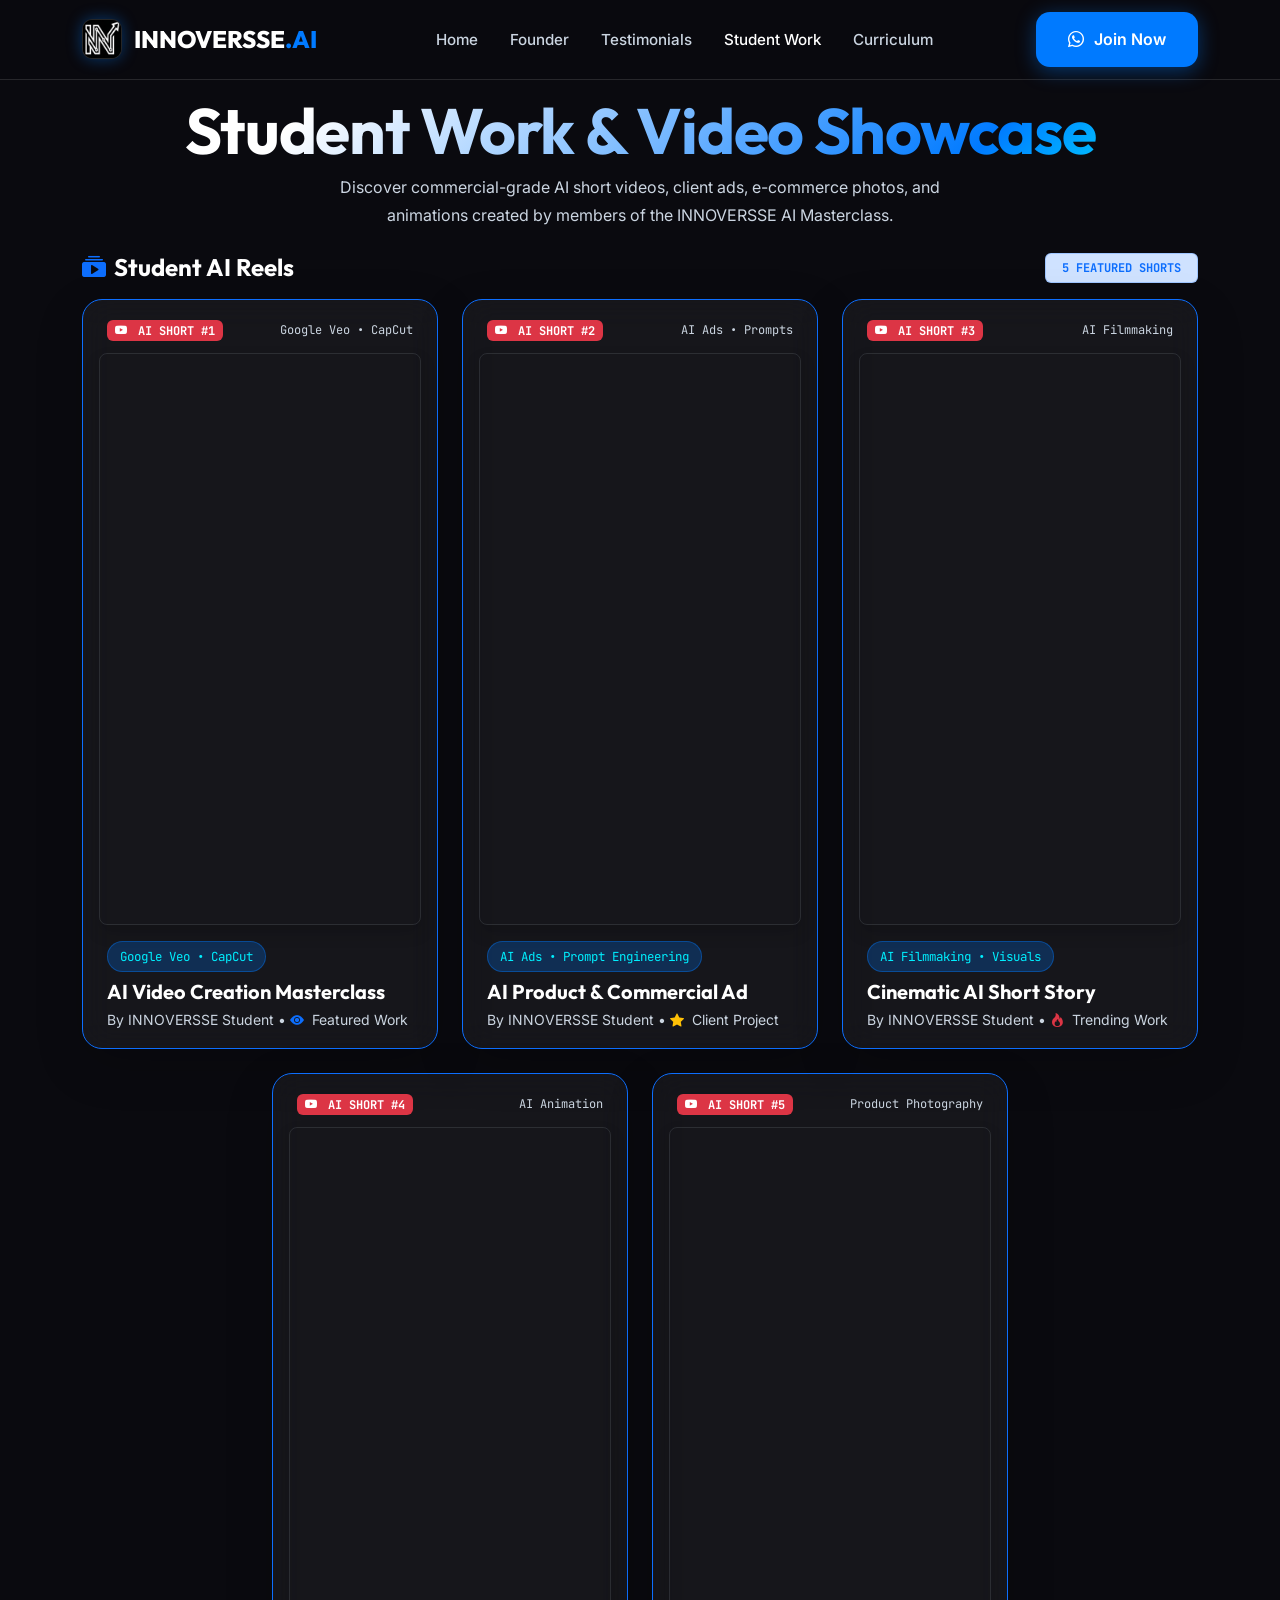
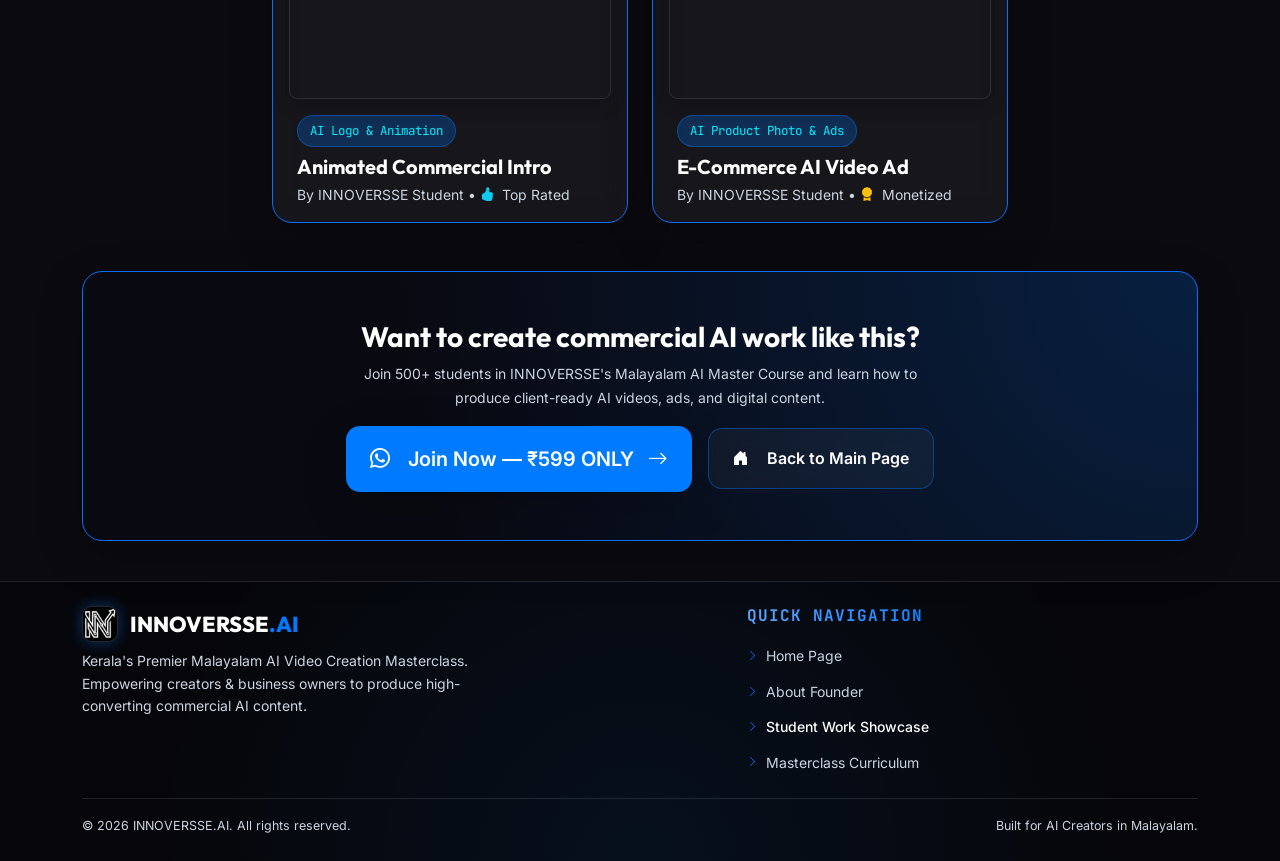
==== commit 28169db1: "style: adjust footer column sizing and improve layout alignment across showcase and index pages" ====
--- a/showcase.html
+++ b/showcase.html
@@ -208,18 +208,18 @@
       <div class="row g-4 justify-content-between align-items-start">
         
         <!-- Brand & Description -->
-        <div class="col-lg-5 col-md-6 text-start">
+        <div class="col-lg-6 col-md-6 text-start">
           <div class="navbar-brand justify-content-start mb-2" style="font-size: 1.35rem;">
             <img src="assets/favicon_io/android-chrome-192x192.png" alt="INNOVERSSE Logo" class="brand-logo-img" style="width: 36px; height: 36px;">
             <span>INNOVERSSE<span style="color: var(--accent-blue);">.AI</span></span>
           </div>
-          <p class="text-muted small mb-3" style="max-width: 380px; line-height: 1.6;">
+          <p class="text-muted small mb-0" style="max-width: 420px; line-height: 1.6;">
             Kerala's Premier Malayalam AI Video Creation Masterclass. Empowering creators & business owners to produce high-converting commercial AI content.
           </p>
         </div>
 
         <!-- Quick Links -->
-        <div class="col-lg-3 col-md-6 text-start">
+        <div class="col-lg-5 col-md-6 text-start">
           <h5 class="fs-6 text-white font-mono fw-bold mb-3 text-uppercase text-gradient-blue" style="letter-spacing: 1px;">Quick Navigation</h5>
           <ul class="list-unstyled m-0 d-flex flex-column gap-2 footer-nav-links">
             <li><a href="index.html#hero" class="text-muted text-decoration-none small d-inline-flex align-items-center"><i class="bi bi-chevron-right text-primary me-2" style="font-size: 0.7rem;"></i>Home Page</a></li>
@@ -231,7 +231,7 @@
 
       </div>
 
-      <div class="pt-3 mt-4 border-top border-secondary border-opacity-25 d-flex flex-column flex-sm-row align-items-center justify-content-between gap-2 text-start">
+      <div class="pt-3 mt-4 border-top border-secondary border-opacity-25 d-flex flex-column flex-sm-row align-items-start align-items-sm-center justify-content-between gap-2 text-start">
         <p class="small text-muted m-0" style="font-size: 0.78rem;">&copy; 2026 INNOVERSSE.AI. All rights reserved.</p>
         <p class="small text-muted m-0" style="font-size: 0.78rem;">Built for AI Creators in Malayalam.</p>
       </div>
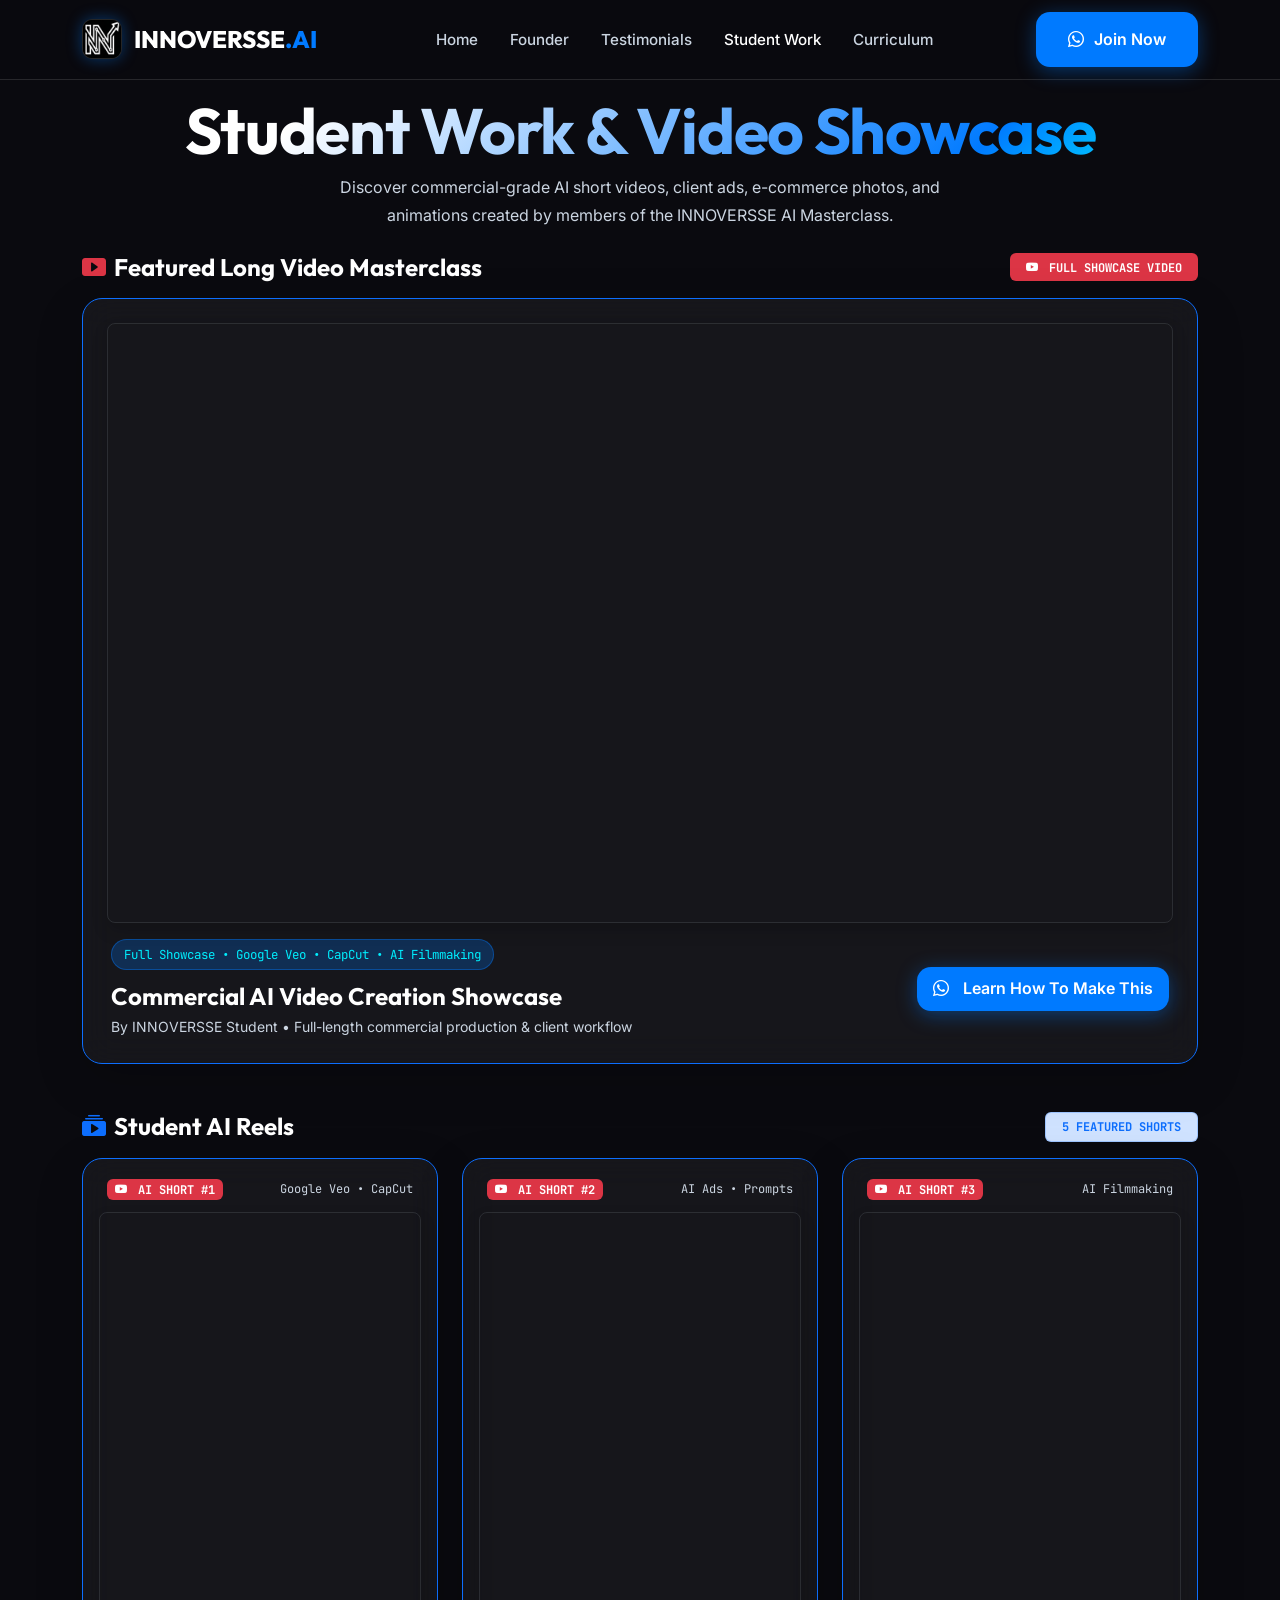
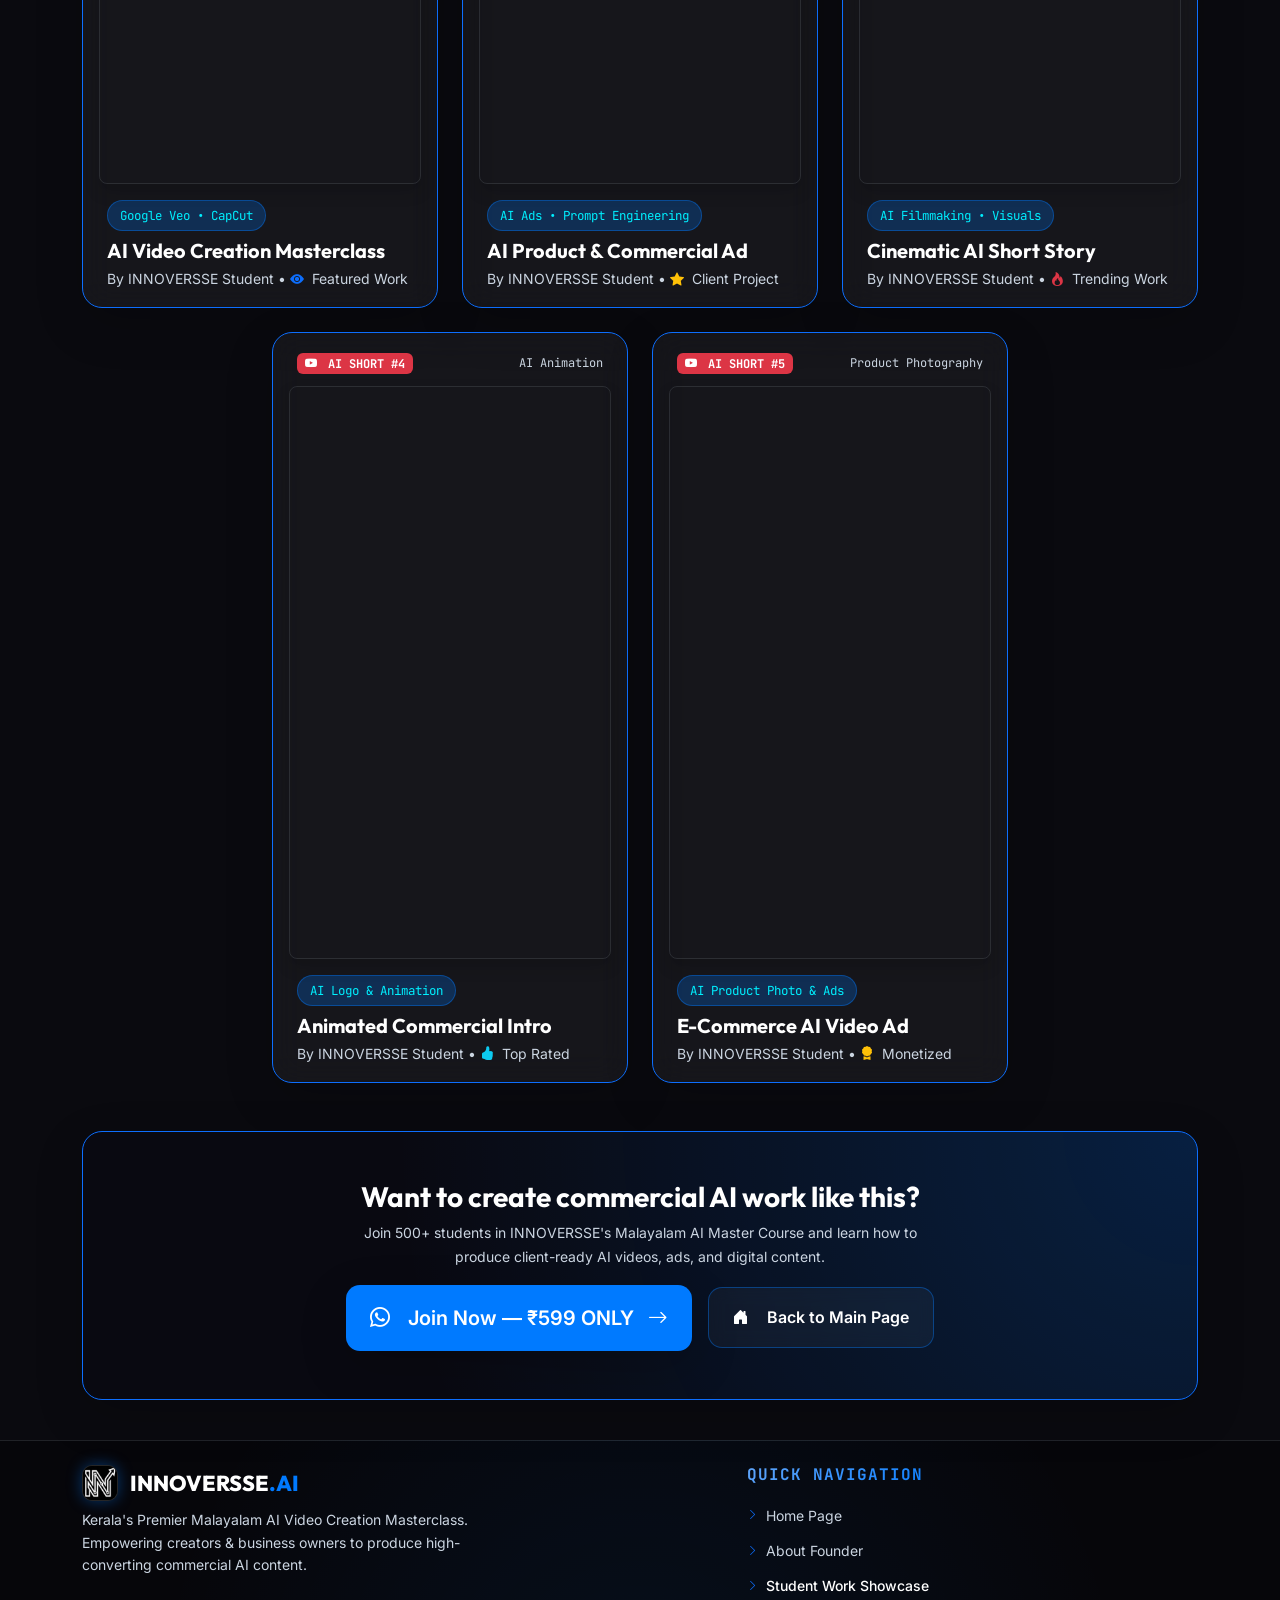
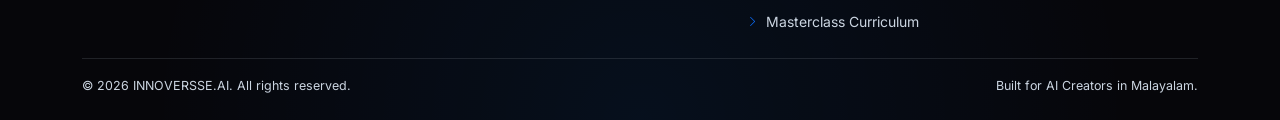
==== commit e45d61d7: "feat: add interactive testimonial marquee with audio players, sitemap, and expanded SEO metadata." ====
--- a/showcase.html
+++ b/showcase.html
@@ -6,8 +6,51 @@
   <meta name="viewport" content="width=device-width, initial-scale=1.0">
   <title>Student Work Showcase | INNOVERSSE AI Video Creation Course</title>
   <meta name="description"
-    content="Explore commercial-grade AI videos, YouTube Shorts, product ads, and graphics created by INNOVERSSE course students.">
-  
+    content="Explore commercial-grade AI videos, YouTube Shorts, product ads, and digital graphics created by INNOVERSSE course students in Malayalam.">
+  <meta name="keywords"
+    content="Student Work, AI Video Showcase, INNOVERSSE Showcase, AI Reels, AI Shorts Malayalam, Seban Shaji Students, AI Ad Projects">
+  <meta name="robots" content="index, follow, max-image-preview:large, max-snippet:-1, max-video-preview:-1">
+  <link rel="canonical" href="https://innoversse.ai/showcase.html">
+  <link rel="sitemap" type="application/xml" href="/sitemap.xml">
+  <link rel="author text/plain" href="/llms.txt">
+
+  <!-- GEO Meta Tags (Geographic SEO for Kerala) -->
+  <meta name="geo.region" content="IN-KL">
+  <meta name="geo.placename" content="Kerala, India">
+  <meta name="geo.position" content="10.850516;76.271083">
+  <meta name="ICBM" content="10.850516, 76.271083">
+
+  <!-- Open Graph / Social Media Sharing -->
+  <meta property="og:type" content="website">
+  <meta property="og:url" content="https://innoversse.ai/showcase.html">
+  <meta property="og:site_name" content="INNOVERSSE.AI">
+  <meta property="og:title" content="Student AI Video Showcase | INNOVERSSE AI Masterclass">
+  <meta property="og:description"
+    content="Watch authentic commercial AI short videos, product ads, and reels created by Malayali students in INNOVERSSE AI Masterclass.">
+  <meta property="og:image" content="https://innoversse.ai/assets/founder.webp">
+
+  <!-- Twitter Card -->
+  <meta name="twitter:card" content="summary_large_image">
+  <meta name="twitter:title" content="Student AI Video Showcase | INNOVERSSE AI Masterclass">
+  <meta name="twitter:description" content="Explore commercial-grade AI videos and product ads created by INNOVERSSE students.">
+  <meta name="twitter:image" content="https://innoversse.ai/assets/founder.webp">
+
+  <!-- JSON-LD Microdata (VideoGallery Schema) -->
+  <script type="application/ld+json">
+  {
+    "@context": "https://schema.org",
+    "@type": "CollectionPage",
+    "name": "INNOVERSSE Student Work Showcase",
+    "description": "Commercial-grade AI videos, product ads, and reels created by students of the INNOVERSSE AI Masterclass.",
+    "url": "https://innoversse.ai/showcase.html",
+    "publisher": {
+      "@type": "EducationalOrganization",
+      "name": "INNOVERSSE.AI",
+      "url": "https://innoversse.ai"
+    }
+  }
+  </script>
+
   <!-- Favicons -->
   <link rel="apple-touch-icon" sizes="180x180" href="assets/favicon_io/apple-touch-icon.png">
   <link rel="icon" type="image/png" sizes="32x32" href="assets/favicon_io/favicon-32x32.png">
@@ -54,7 +97,8 @@
           <li class="nav-item"><a class="nav-link" href="index.html#curriculum">Curriculum</a></li>
         </ul>
         <div class="d-flex gap-3 align-items-center">
-          <a href="https://wa.me/919496957914?text=Hi%20INNOVERSSE%20Team!%20I%20want%20to%20join%20the%20AI%20Video%20Creation%20Masterclass." target="_blank" class="btn-primary-blue">
+          <a href="https://wa.me/919496957914?text=Hi%20INNOVERSSE%20Team!%20I%20want%20to%20join%20the%20AI%20Video%20Creation%20Masterclass."
+            target="_blank" class="btn-primary-blue">
             <i class="bi bi-whatsapp"></i> Join Now
           </a>
         </div>
@@ -69,7 +113,8 @@
     <div class="container text-center pt-4">
       <h1 class="hero-title text-gradient display-5 fw-bold mb-2">Student Work & Video Showcase</h1>
       <p class="hero-subtitle mx-auto fs-6 text-muted mb-3" style="max-width: 680px;">
-        Discover commercial-grade AI short videos, client ads, e-commerce photos, and animations created by members of the INNOVERSSE AI Masterclass.
+        Discover commercial-grade AI short videos, client ads, e-commerce photos, and animations created by members of
+        the INNOVERSSE AI Masterclass.
       </p>
     </div>
   </section>
@@ -79,11 +124,38 @@
        ========================================== -->
   <section class="pb-4">
     <div class="container">
+      <!-- Featured Section: Long-Form AI Video Showcase (16:9 Widescreen Format) -->
+      <div class="mb-5">
+        <div class="d-flex flex-column flex-sm-row align-items-start align-items-sm-center justify-content-between gap-2 mb-3">
+          <h3 class="fs-4 text-white m-0 fw-bold"><i class="bi bi-play-btn-fill text-danger me-2"></i>Featured Long Video Masterclass</h3>
+          <span class="badge bg-danger font-mono px-3 py-2 text-white"><i class="bi bi-youtube me-1"></i> FULL SHOWCASE VIDEO</span>
+        </div>
+        <div class="glass-card p-3 p-md-4 border-primary shadow-lg position-relative">
+          <div class="ratio ratio-16x9 rounded-3 overflow-hidden border border-secondary border-opacity-25 shadow">
+            <iframe src="https://www.youtube.com/embed/6UbHvPlsiso" title="Student Long-Form AI Video Showcase" allow="accelerometer; autoplay; clipboard-write; encrypted-media; gyroscope; picture-in-picture" allowfullscreen class="w-100 h-100"></iframe>
+          </div>
+          <div class="pt-3 px-1 text-start d-flex flex-column flex-md-row justify-content-between align-items-md-center gap-2">
+            <div>
+              <span class="tool-tag">Full Showcase &bull; Google Veo &bull; CapCut &bull; AI Filmmaking</span>
+              <h4 class="fs-4 text-white mt-1 mb-1">Commercial AI Video Creation Showcase</h4>
+              <p class="small text-muted m-0">By INNOVERSSE Student &bull; Full-length commercial production & client workflow</p>
+            </div>
+            <a href="https://wa.me/919496957914?text=Hi%20INNOVERSSE%20Team!%20I%20watched%20the%20student%20long%20showcase%20video%20and%20want%20to%20enroll." target="_blank" class="btn-primary-blue py-2 px-3 fs-6 text-nowrap">
+              <i class="bi bi-whatsapp me-1"></i> Learn How To Make This
+            </a>
+          </div>
+        </div>
+      </div>
+
       <!-- Category Section: Vertical AI Shorts (9:16 Format) -->
       <div>
-        <div class="d-flex flex-column flex-sm-row align-items-start align-items-sm-center justify-content-between gap-2 mb-3">
-          <h3 class="fs-4 text-white m-0 fw-bold"><i class="bi bi-collection-play-fill text-primary me-2"></i>Student AI Reels</h3>
-          <span class="badge bg-primary-subtle text-primary border border-primary border-opacity-25 font-mono px-3 py-2">5 FEATURED SHORTS</span>
+        <div
+          class="d-flex flex-column flex-sm-row align-items-start align-items-sm-center justify-content-between gap-2 mb-3">
+          <h3 class="fs-4 text-white m-0 fw-bold"><i class="bi bi-collection-play-fill text-primary me-2"></i>Student AI
+            Reels</h3>
+          <span
+            class="badge bg-primary-subtle text-primary border border-primary border-opacity-25 font-mono px-3 py-2">5
+            FEATURED SHORTS</span>
         </div>
 
         <div class="row g-3 g-md-4 justify-content-center mb-5">
@@ -96,12 +168,15 @@
                 <small class="text-muted font-mono" style="font-size: 0.75rem;">Google Veo &bull; CapCut</small>
               </div>
               <div class="ratio ratio-9x16 rounded-3 overflow-hidden border border-secondary border-opacity-25 shadow">
-                <iframe src="https://www.youtube.com/embed/OwP7r8pOhXQ" title="Student AI Short 1" allow="accelerometer; autoplay; clipboard-write; encrypted-media; gyroscope; picture-in-picture" allowfullscreen class="w-100 h-100"></iframe>
+                <iframe src="https://www.youtube.com/embed/OwP7r8pOhXQ" title="Student AI Short 1"
+                  allow="accelerometer; autoplay; clipboard-write; encrypted-media; gyroscope; picture-in-picture"
+                  allowfullscreen class="w-100 h-100"></iframe>
               </div>
               <div class="pt-3 px-2 text-start">
                 <span class="tool-tag">Google Veo &bull; CapCut</span>
                 <h4 class="fs-5 text-white mb-1">AI Video Creation Masterclass</h4>
-                <p class="small text-muted m-0">By INNOVERSSE Student &bull; <i class="bi bi-eye-fill text-primary me-1"></i> Featured Work</p>
+                <p class="small text-muted m-0">By INNOVERSSE Student &bull; <i
+                    class="bi bi-eye-fill text-primary me-1"></i> Featured Work</p>
               </div>
             </div>
           </div>
@@ -114,12 +189,15 @@
                 <small class="text-muted font-mono" style="font-size: 0.75rem;">AI Ads &bull; Prompts</small>
               </div>
               <div class="ratio ratio-9x16 rounded-3 overflow-hidden border border-secondary border-opacity-25 shadow">
-                <iframe src="https://www.youtube.com/embed/2SMWA5ZGx0Q" title="Student AI Short 2" allow="accelerometer; autoplay; clipboard-write; encrypted-media; gyroscope; picture-in-picture" allowfullscreen class="w-100 h-100"></iframe>
+                <iframe src="https://www.youtube.com/embed/2SMWA5ZGx0Q" title="Student AI Short 2"
+                  allow="accelerometer; autoplay; clipboard-write; encrypted-media; gyroscope; picture-in-picture"
+                  allowfullscreen class="w-100 h-100"></iframe>
               </div>
               <div class="pt-3 px-2 text-start">
                 <span class="tool-tag">AI Ads &bull; Prompt Engineering</span>
                 <h4 class="fs-5 text-white mb-1">AI Product & Commercial Ad</h4>
-                <p class="small text-muted m-0">By INNOVERSSE Student &bull; <i class="bi bi-star-fill text-warning me-1"></i> Client Project</p>
+                <p class="small text-muted m-0">By INNOVERSSE Student &bull; <i
+                    class="bi bi-star-fill text-warning me-1"></i> Client Project</p>
               </div>
             </div>
           </div>
@@ -132,12 +210,15 @@
                 <small class="text-muted font-mono" style="font-size: 0.75rem;">AI Filmmaking</small>
               </div>
               <div class="ratio ratio-9x16 rounded-3 overflow-hidden border border-secondary border-opacity-25 shadow">
-                <iframe src="https://www.youtube.com/embed/5tRj5b5zCeI" title="Student AI Short 3" allow="accelerometer; autoplay; clipboard-write; encrypted-media; gyroscope; picture-in-picture" allowfullscreen class="w-100 h-100"></iframe>
+                <iframe src="https://www.youtube.com/embed/5tRj5b5zCeI" title="Student AI Short 3"
+                  allow="accelerometer; autoplay; clipboard-write; encrypted-media; gyroscope; picture-in-picture"
+                  allowfullscreen class="w-100 h-100"></iframe>
               </div>
               <div class="pt-3 px-2 text-start">
                 <span class="tool-tag">AI Filmmaking &bull; Visuals</span>
                 <h4 class="fs-5 text-white mb-1">Cinematic AI Short Story</h4>
-                <p class="small text-muted m-0">By INNOVERSSE Student &bull; <i class="bi bi-fire text-danger me-1"></i> Trending Work</p>
+                <p class="small text-muted m-0">By INNOVERSSE Student &bull; <i class="bi bi-fire text-danger me-1"></i>
+                  Trending Work</p>
               </div>
             </div>
           </div>
@@ -150,12 +231,15 @@
                 <small class="text-muted font-mono" style="font-size: 0.75rem;">AI Animation</small>
               </div>
               <div class="ratio ratio-9x16 rounded-3 overflow-hidden border border-secondary border-opacity-25 shadow">
-                <iframe src="https://www.youtube.com/embed/kCLZOY5q3Ac" title="Student AI Short 4" allow="accelerometer; autoplay; clipboard-write; encrypted-media; gyroscope; picture-in-picture" allowfullscreen class="w-100 h-100"></iframe>
+                <iframe src="https://www.youtube.com/embed/kCLZOY5q3Ac" title="Student AI Short 4"
+                  allow="accelerometer; autoplay; clipboard-write; encrypted-media; gyroscope; picture-in-picture"
+                  allowfullscreen class="w-100 h-100"></iframe>
               </div>
               <div class="pt-3 px-2 text-start">
                 <span class="tool-tag">AI Logo & Animation</span>
                 <h4 class="fs-5 text-white mb-1">Animated Commercial Intro</h4>
-                <p class="small text-muted m-0">By INNOVERSSE Student &bull; <i class="bi bi-hand-thumbs-up-fill text-info me-1"></i> Top Rated</p>
+                <p class="small text-muted m-0">By INNOVERSSE Student &bull; <i
+                    class="bi bi-hand-thumbs-up-fill text-info me-1"></i> Top Rated</p>
               </div>
             </div>
           </div>
@@ -168,12 +252,15 @@
                 <small class="text-muted font-mono" style="font-size: 0.75rem;">Product Photography</small>
               </div>
               <div class="ratio ratio-9x16 rounded-3 overflow-hidden border border-secondary border-opacity-25 shadow">
-                <iframe src="https://www.youtube.com/embed/rQh93Rp42Bo" title="Student AI Short 5" allow="accelerometer; autoplay; clipboard-write; encrypted-media; gyroscope; picture-in-picture" allowfullscreen class="w-100 h-100"></iframe>
+                <iframe src="https://www.youtube.com/embed/rQh93Rp42Bo" title="Student AI Short 5"
+                  allow="accelerometer; autoplay; clipboard-write; encrypted-media; gyroscope; picture-in-picture"
+                  allowfullscreen class="w-100 h-100"></iframe>
               </div>
               <div class="pt-3 px-2 text-start">
                 <span class="tool-tag">AI Product Photo & Ads</span>
                 <h4 class="fs-5 text-white mb-1">E-Commerce AI Video Ad</h4>
-                <p class="small text-muted m-0">By INNOVERSSE Student &bull; <i class="bi bi-award-fill text-warning me-1"></i> Monetized</p>
+                <p class="small text-muted m-0">By INNOVERSSE Student &bull; <i
+                    class="bi bi-award-fill text-warning me-1"></i> Monetized</p>
               </div>
             </div>
           </div>
@@ -182,13 +269,17 @@
       </div>
 
       <!-- Bottom Enrollment Callout Card -->
-      <div class="glass-card p-3 p-md-5 mt-4 mb-3 text-center border-primary shadow-lg position-relative overflow-hidden" style="background: radial-gradient(circle at top right, rgba(0,122,255,0.2), transparent 70%), rgba(10, 10, 18, 0.95);">
+      <div
+        class="glass-card p-3 p-md-5 mt-4 mb-3 text-center border-primary shadow-lg position-relative overflow-hidden"
+        style="background: radial-gradient(circle at top right, rgba(0,122,255,0.2), transparent 70%), rgba(10, 10, 18, 0.95);">
         <h3 class="fs-3 text-white fw-bold mb-2">Want to create commercial AI work like this?</h3>
         <p class="text-muted small fs-md-6 mb-3 mx-auto" style="max-width: 600px;">
-          Join 500+ students in INNOVERSSE's Malayalam AI Master Course and learn how to produce client-ready AI videos, ads, and digital content.
+          Join 500+ students in INNOVERSSE's Malayalam AI Master Course and learn how to produce client-ready AI videos,
+          ads, and digital content.
         </p>
         <div class="d-flex flex-column flex-sm-row justify-content-center align-items-center gap-3">
-          <a href="https://wa.me/919496957914?text=Hi%20INNOVERSSE%20Team!%20I%20explored%20the%20showcase%20page%20and%20want%20to%20join%20the%20%E2%82%B9599%20AI%20Masterclass." target="_blank" class="btn-primary-blue fs-5 py-3 px-4 shadow-lg text-nowrap">
+          <a href="https://wa.me/919496957914?text=Hi%20INNOVERSSE%20Team!%20I%20explored%20the%20showcase%20page%20and%20want%20to%20join%20the%20%E2%82%B9599%20AI%20Masterclass."
+            target="_blank" class="btn-primary-blue fs-5 py-3 px-4 shadow-lg text-nowrap">
             <i class="bi bi-whatsapp me-2"></i> Join Now &mdash; ₹599 ONLY <i class="bi bi-arrow-right ms-1"></i>
           </a>
           <a href="index.html" class="btn-outline-glass fs-6 py-3 px-4 text-nowrap">
@@ -203,35 +294,50 @@
   <!-- ==========================================
        Footer Section (Premium Glassmorphism Design)
        ========================================== -->
-  <footer class="site-footer showcase-footer py-4 border-top border-secondary border-opacity-25" style="background: radial-gradient(circle at bottom center, rgba(0, 122, 255, 0.08), transparent 70%), #06060a;">
+  <footer class="site-footer showcase-footer py-4 border-top border-secondary border-opacity-25"
+    style="background: radial-gradient(circle at bottom center, rgba(0, 122, 255, 0.08), transparent 70%), #06060a;">
     <div class="container">
       <div class="row g-4 justify-content-between align-items-start">
-        
+
         <!-- Brand & Description -->
         <div class="col-lg-6 col-md-6 text-start">
           <div class="navbar-brand justify-content-start mb-2" style="font-size: 1.35rem;">
-            <img src="assets/favicon_io/android-chrome-192x192.png" alt="INNOVERSSE Logo" class="brand-logo-img" style="width: 36px; height: 36px;">
+            <img src="assets/favicon_io/android-chrome-192x192.png" alt="INNOVERSSE Logo" class="brand-logo-img"
+              style="width: 36px; height: 36px;">
             <span>INNOVERSSE<span style="color: var(--accent-blue);">.AI</span></span>
           </div>
           <p class="text-muted small mb-0" style="max-width: 420px; line-height: 1.6;">
-            Kerala's Premier Malayalam AI Video Creation Masterclass. Empowering creators & business owners to produce high-converting commercial AI content.
+            Kerala's Premier Malayalam AI Video Creation Masterclass. Empowering creators & business owners to produce
+            high-converting commercial AI content.
           </p>
         </div>
 
         <!-- Quick Links -->
         <div class="col-lg-5 col-md-6 text-start">
-          <h5 class="fs-6 text-white font-mono fw-bold mb-3 text-uppercase text-gradient-blue" style="letter-spacing: 1px;">Quick Navigation</h5>
+          <h5 class="fs-6 text-white font-mono fw-bold mb-3 text-uppercase text-gradient-blue"
+            style="letter-spacing: 1px;">Quick Navigation</h5>
           <ul class="list-unstyled m-0 d-flex flex-column gap-2 footer-nav-links">
-            <li><a href="index.html#hero" class="text-muted text-decoration-none small d-inline-flex align-items-center"><i class="bi bi-chevron-right text-primary me-2" style="font-size: 0.7rem;"></i>Home Page</a></li>
-            <li><a href="index.html#founder" class="text-muted text-decoration-none small d-inline-flex align-items-center"><i class="bi bi-chevron-right text-primary me-2" style="font-size: 0.7rem;"></i>About Founder</a></li>
-            <li><a href="showcase.html" class="text-white fw-medium text-decoration-none small d-inline-flex align-items-center"><i class="bi bi-chevron-right text-primary me-2" style="font-size: 0.7rem;"></i>Student Work Showcase</a></li>
-            <li><a href="index.html#curriculum" class="text-muted text-decoration-none small d-inline-flex align-items-center"><i class="bi bi-chevron-right text-primary me-2" style="font-size: 0.7rem;"></i>Masterclass Curriculum</a></li>
+            <li><a href="index.html#hero"
+                class="text-muted text-decoration-none small d-inline-flex align-items-center"><i
+                  class="bi bi-chevron-right text-primary me-2" style="font-size: 0.7rem;"></i>Home Page</a></li>
+            <li><a href="index.html#founder"
+                class="text-muted text-decoration-none small d-inline-flex align-items-center"><i
+                  class="bi bi-chevron-right text-primary me-2" style="font-size: 0.7rem;"></i>About Founder</a></li>
+            <li><a href="showcase.html"
+                class="text-white fw-medium text-decoration-none small d-inline-flex align-items-center"><i
+                  class="bi bi-chevron-right text-primary me-2" style="font-size: 0.7rem;"></i>Student Work Showcase</a>
+            </li>
+            <li><a href="index.html#curriculum"
+                class="text-muted text-decoration-none small d-inline-flex align-items-center"><i
+                  class="bi bi-chevron-right text-primary me-2" style="font-size: 0.7rem;"></i>Masterclass
+                Curriculum</a></li>
           </ul>
         </div>
 
       </div>
 
-      <div class="pt-3 mt-4 border-top border-secondary border-opacity-25 d-flex flex-column flex-sm-row align-items-start align-items-sm-center justify-content-between gap-2 text-start">
+      <div
+        class="pt-3 mt-4 border-top border-secondary border-opacity-25 d-flex flex-column flex-sm-row align-items-start align-items-sm-center justify-content-between gap-2 text-start">
         <p class="small text-muted m-0" style="font-size: 0.78rem;">&copy; 2026 INNOVERSSE.AI. All rights reserved.</p>
         <p class="small text-muted m-0" style="font-size: 0.78rem;">Built for AI Creators in Malayalam.</p>
       </div>
@@ -246,4 +352,4 @@
 
 </body>
 
-</html>
+</html>
--- a/style.css
+++ b/style.css
@@ -572,6 +572,73 @@
   justify-content: space-between;
 }
 
+/* --------------------------------------------------------------------------
+   Testimonials Infinite Marquee Slider (Dual Row Scrolling)
+   -------------------------------------------------------------------------- */
+.testimonials-marquee-wrapper {
+  mask-image: linear-gradient(to right, transparent, black 6%, black 94%, transparent);
+  -webkit-mask-image: linear-gradient(to right, transparent, black 6%, black 94%, transparent);
+  padding: 10px 0;
+}
+
+.marquee-row {
+  display: flex;
+  overflow: hidden;
+  user-select: none;
+  width: 100%;
+}
+
+.marquee-track {
+  display: flex;
+  gap: 1.5rem;
+  width: max-content;
+  flex-shrink: 0;
+  will-change: transform;
+}
+
+/* Row 1: Left to Right movement */
+.marquee-row-left .marquee-track {
+  animation: marqueeScrollLeft 38s linear infinite;
+}
+
+/* Row 2: Right to Left movement */
+.marquee-row-right .marquee-track {
+  animation: marqueeScrollRight 38s linear infinite;
+}
+
+.marquee-track:hover {
+  animation-play-state: paused;
+}
+
+@keyframes marqueeScrollLeft {
+  0% {
+    transform: translateX(0);
+  }
+  100% {
+    transform: translateX(-50%);
+  }
+}
+
+@keyframes marqueeScrollRight {
+  0% {
+    transform: translateX(-50%);
+  }
+  100% {
+    transform: translateX(0);
+  }
+}
+
+.testimonial-marquee-card {
+  width: 360px;
+  flex-shrink: 0;
+}
+
+@media (max-width: 576px) {
+  .testimonial-marquee-card {
+    width: 290px;
+  }
+}
+
 .testimonial-author {
   display: flex;
   align-items: center;
@@ -579,13 +646,28 @@
   margin-bottom: 20px;
 }
 
-.author-avatar {
+.author-avatar, .author-avatar-initial {
   width: 54px;
   height: 54px;
   border-radius: 50%;
   border: 2px solid var(--accent-blue);
+  box-shadow: 0 0 14px var(--accent-blue-glow);
+  flex-shrink: 0;
+}
+
+.author-avatar {
   object-fit: cover;
-  box-shadow: 0 0 12px var(--accent-blue-glow);
+}
+
+.author-avatar-initial {
+  background: linear-gradient(135deg, #007aff, #a855f7);
+  color: #ffffff;
+  font-weight: 700;
+  font-size: 1.35rem;
+  display: flex;
+  align-items: center;
+  justify-content: center;
+  text-transform: uppercase;
 }
 
 .author-info h4 {
@@ -631,6 +713,166 @@
   font-weight: 600;
   margin-right: 6px;
 }
+
+/* Testimonial Format Type Badges */
+.badge-pill-type {
+  display: inline-flex;
+  align-items: center;
+  padding: 4px 12px;
+  border-radius: 20px;
+  font-size: 0.78rem;
+  font-weight: 600;
+  margin-bottom: 12px;
+}
+.badge-type-text {
+  background: rgba(0, 122, 255, 0.15);
+  border: 1px solid rgba(0, 122, 255, 0.4);
+  color: #60a5fa !important;
+}
+.badge-type-voice {
+  background: rgba(168, 85, 247, 0.15);
+  border: 1px solid rgba(168, 85, 247, 0.4);
+  color: #c084fc !important;
+}
+.badge-type-combo {
+  background: rgba(236, 72, 153, 0.15);
+  border: 1px solid rgba(236, 72, 153, 0.4);
+  color: #f472b6 !important;
+}
+
+/* Voice Audio Player Container */
+.testimonial-audio-player {
+  background: rgba(15, 23, 42, 0.75);
+  border: 1px solid rgba(255, 255, 255, 0.12);
+  border-radius: 14px;
+  padding: 14px 16px;
+  margin-top: 14px;
+  backdrop-filter: blur(10px);
+  box-shadow: 0 4px 20px rgba(0, 0, 0, 0.35);
+  transition: border-color 0.3s ease, box-shadow 0.3s ease;
+}
+
+.testimonial-audio-player.playing {
+  border-color: rgba(168, 85, 247, 0.6);
+  box-shadow: 0 0 20px rgba(168, 85, 247, 0.25);
+}
+
+.audio-controls-row {
+  display: flex;
+  align-items: center;
+  gap: 14px;
+}
+
+.audio-play-btn {
+  width: 44px;
+  height: 44px;
+  border-radius: 50%;
+  background: linear-gradient(135deg, #007aff, #a855f7);
+  border: none;
+  color: #ffffff;
+  display: flex;
+  align-items: center;
+  justify-content: center;
+  font-size: 1.3rem;
+  cursor: pointer;
+  box-shadow: 0 0 14px rgba(168, 85, 247, 0.4);
+  transition: transform 0.2s ease, box-shadow 0.2s ease;
+  flex-shrink: 0;
+}
+
+.audio-play-btn:hover {
+  transform: scale(1.08);
+  box-shadow: 0 0 22px rgba(168, 85, 247, 0.6);
+}
+
+.audio-info-col {
+  flex-grow: 1;
+  display: flex;
+  flex-direction: column;
+  gap: 6px;
+}
+
+.audio-top-line {
+  display: flex;
+  align-items: center;
+  justify-content: space-between;
+}
+
+/* Equalizer Waveform Bars */
+.audio-waveform {
+  display: flex;
+  align-items: center;
+  gap: 3px;
+  height: 18px;
+}
+
+.audio-waveform .bar {
+  width: 3px;
+  height: 6px;
+  background: rgba(168, 85, 247, 0.4);
+  border-radius: 3px;
+  transition: height 0.15s ease, background-color 0.3s ease;
+}
+
+.testimonial-audio-player.playing .audio-waveform .bar {
+  background: linear-gradient(to top, #007aff, #c084fc);
+  animation: audioWave 1.2s infinite ease-in-out alternate;
+}
+
+.testimonial-audio-player.playing .audio-waveform .bar:nth-child(1) { animation-delay: 0.1s; }
+.testimonial-audio-player.playing .audio-waveform .bar:nth-child(2) { animation-delay: 0.35s; }
+.testimonial-audio-player.playing .audio-waveform .bar:nth-child(3) { animation-delay: 0.2s; }
+.testimonial-audio-player.playing .audio-waveform .bar:nth-child(4) { animation-delay: 0.5s; }
+.testimonial-audio-player.playing .audio-waveform .bar:nth-child(5) { animation-delay: 0.4s; }
+.testimonial-audio-player.playing .audio-waveform .bar:nth-child(6) { animation-delay: 0.25s; }
+.testimonial-audio-player.playing .audio-waveform .bar:nth-child(7) { animation-delay: 0.45s; }
+.testimonial-audio-player.playing .audio-waveform .bar:nth-child(8) { animation-delay: 0.15s; }
+
+@keyframes audioWave {
+  0% { height: 4px; }
+  50% { height: 18px; }
+  100% { height: 6px; }
+}
+
+.audio-progress-bar {
+  width: 100%;
+  height: 5px;
+  -webkit-appearance: none;
+  appearance: none;
+  background: rgba(255, 255, 255, 0.15);
+  border-radius: 3px;
+  outline: none;
+  cursor: pointer;
+}
+
+.audio-progress-bar::-webkit-slider-thumb {
+  -webkit-appearance: none;
+  appearance: none;
+  width: 12px;
+  height: 12px;
+  border-radius: 50%;
+  background: #a855f7;
+  box-shadow: 0 0 8px #a855f7;
+  cursor: pointer;
+}
+
+.audio-time-display {
+  font-size: 0.75rem;
+  color: #94a3b8;
+  font-family: monospace;
+}
+
+.audio-transcript-note {
+  font-size: 0.84rem;
+  color: #cbd5e1;
+  margin-top: 10px;
+  font-style: italic;
+  display: flex;
+  align-items: flex-start;
+  gap: 6px;
+  line-height: 1.4;
+}
+
 
 /* Interactive Before / After Drag Slider */
 .comparison-slider-container {
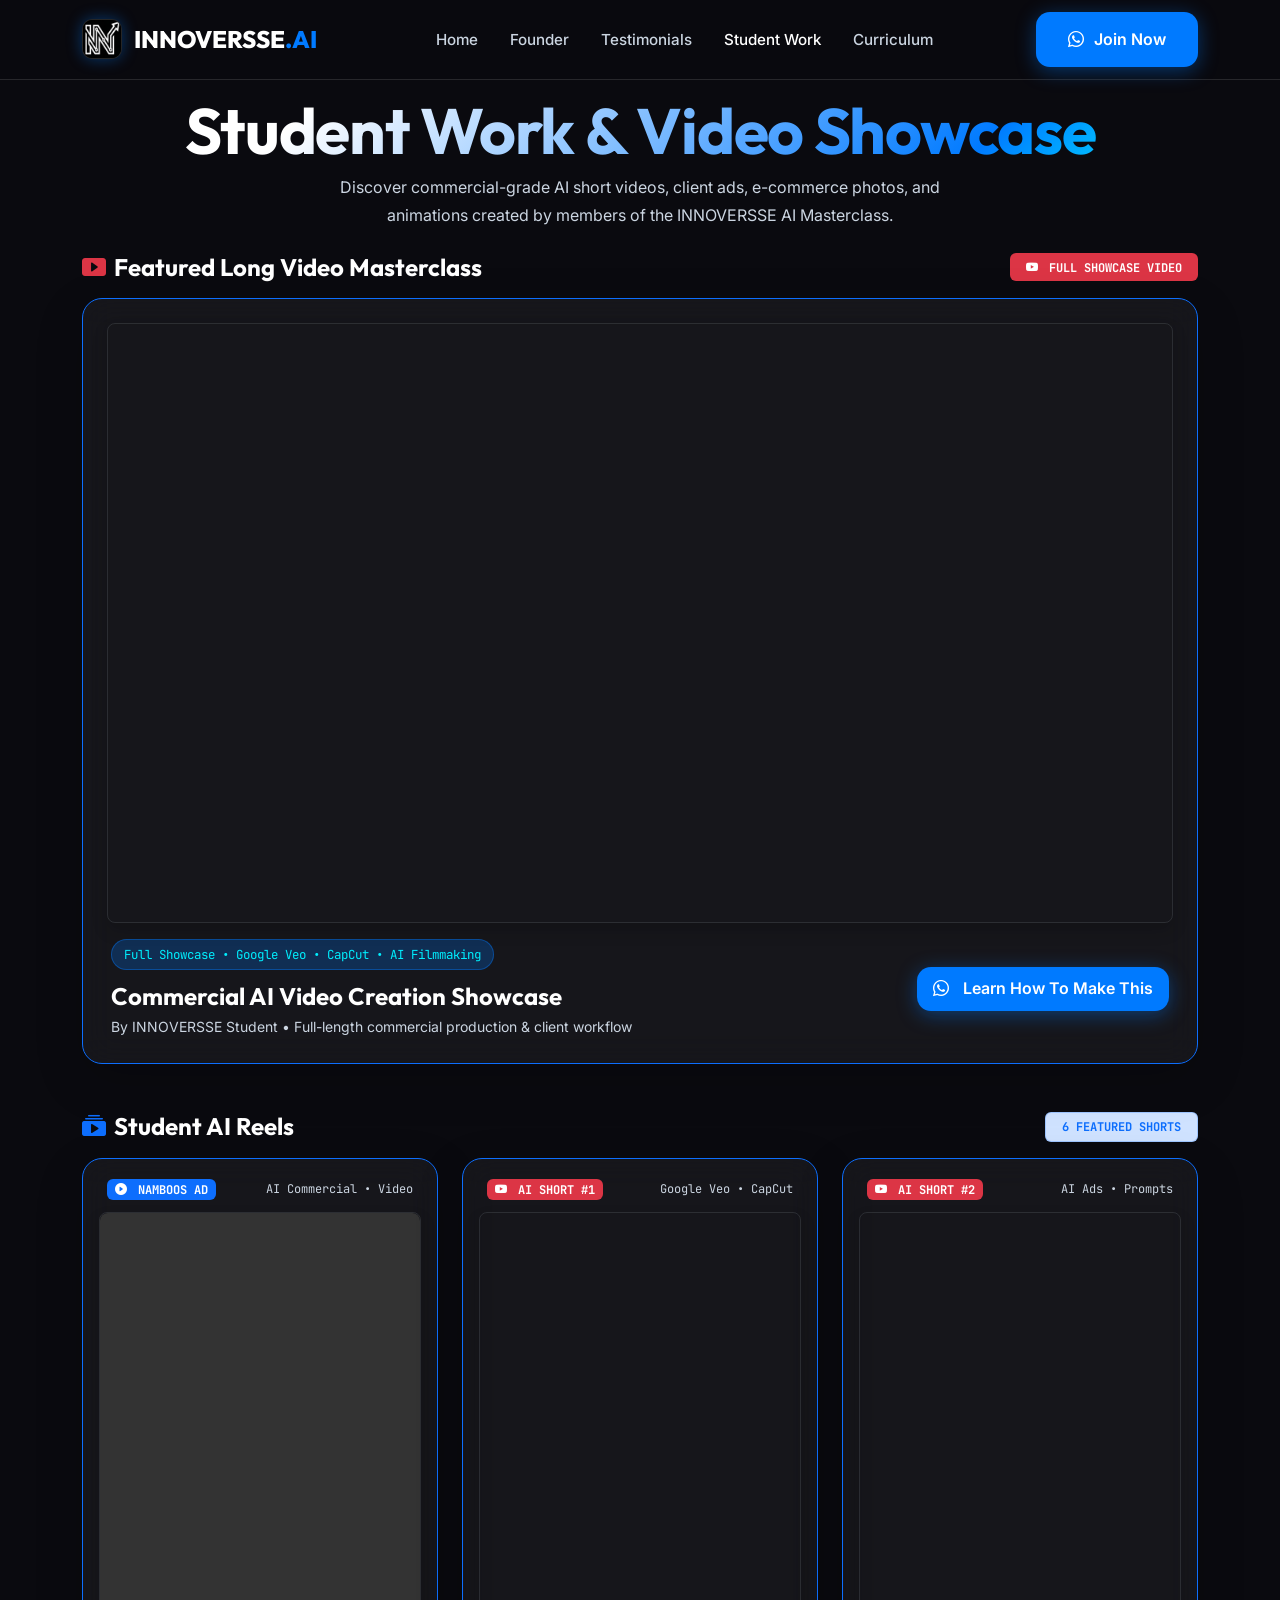
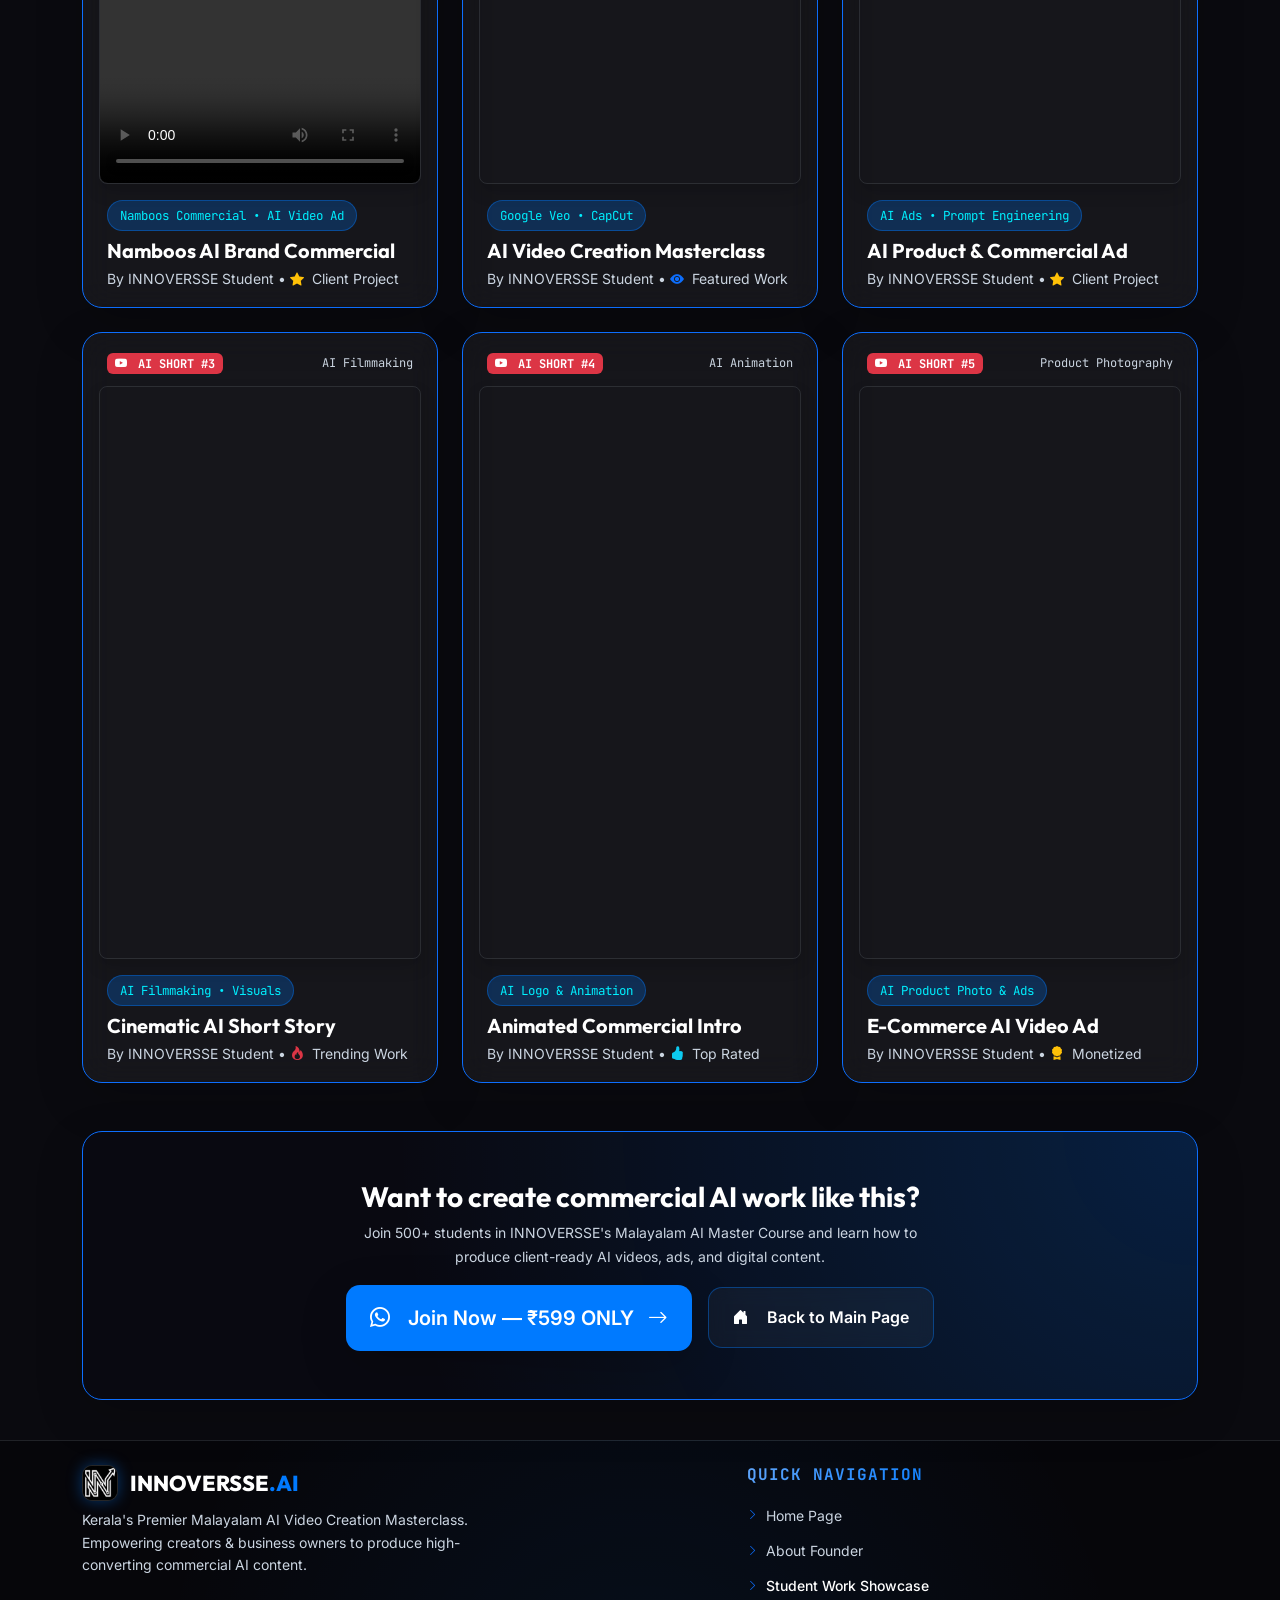
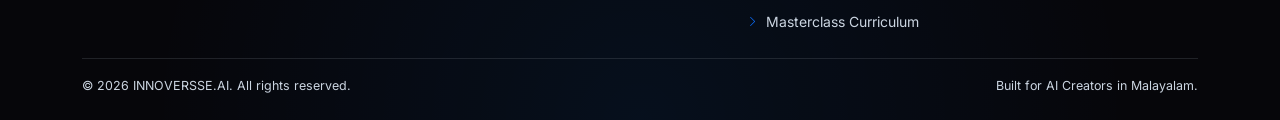
==== commit 699eb930: "feat: add Namboos AI commercial video to showcase gallery" ====
--- a/showcase.html
+++ b/showcase.html
@@ -154,11 +154,32 @@
           <h3 class="fs-4 text-white m-0 fw-bold"><i class="bi bi-collection-play-fill text-primary me-2"></i>Student AI
             Reels</h3>
           <span
-            class="badge bg-primary-subtle text-primary border border-primary border-opacity-25 font-mono px-3 py-2">5
+            class="badge bg-primary-subtle text-primary border border-primary border-opacity-25 font-mono px-3 py-2">6
             FEATURED SHORTS</span>
         </div>
 
         <div class="row g-3 g-md-4 justify-content-center mb-5">
+
+          <!-- Namboos AI Commercial Video -->
+          <div class="col-md-6 col-lg-4 gallery-item" data-category="shorts">
+            <div class="glass-card p-2 p-md-3 overflow-hidden border-primary shadow-lg position-relative h-100">
+              <div class="d-flex flex-wrap align-items-center justify-content-between gap-1 px-2 py-1 mb-2">
+                <span class="badge bg-primary font-mono text-white"><i class="bi bi-play-circle-fill me-1"></i> NAMBOOS AD</span>
+                <small class="text-muted font-mono" style="font-size: 0.75rem;">AI Commercial &bull; Video</small>
+              </div>
+              <div class="ratio ratio-9x16 rounded-3 overflow-hidden border border-secondary border-opacity-25 shadow">
+                <video class="w-100 h-100 object-fit-cover rounded-3" controls playsinline preload="metadata">
+                  <source src="assets/showcase/namboos.mp4" type="video/mp4">
+                  Your browser does not support the video tag.
+                </video>
+              </div>
+              <div class="pt-3 px-2 text-start">
+                <span class="tool-tag">Namboos Commercial &bull; AI Video Ad</span>
+                <h4 class="fs-5 text-white mb-1">Namboos AI Brand Commercial</h4>
+                <p class="small text-muted m-0">By INNOVERSSE Student &bull; <i class="bi bi-star-fill text-warning me-1"></i> Client Project</p>
+              </div>
+            </div>
+          </div>
 
           <!-- Short Video 1 -->
           <div class="col-md-6 col-lg-4 gallery-item" data-category="shorts">
--- a/style.css
+++ b/style.css
@@ -1190,7 +1190,7 @@
   footer.site-footer,
   footer.py-5,
   footer {
-    padding-bottom: 180px !important;
+    padding-bottom: 24px !important;
   }
 
   body.showcase-page footer,
@@ -1230,11 +1230,8 @@
   .section-header h2 {
     font-size: 2.2rem;
   }
-  .sticky-mobile-bar {
-    display: flex;
-  }
   .floating-whatsapp {
-    bottom: 95px;
+    bottom: 25px;
   }
 }
 
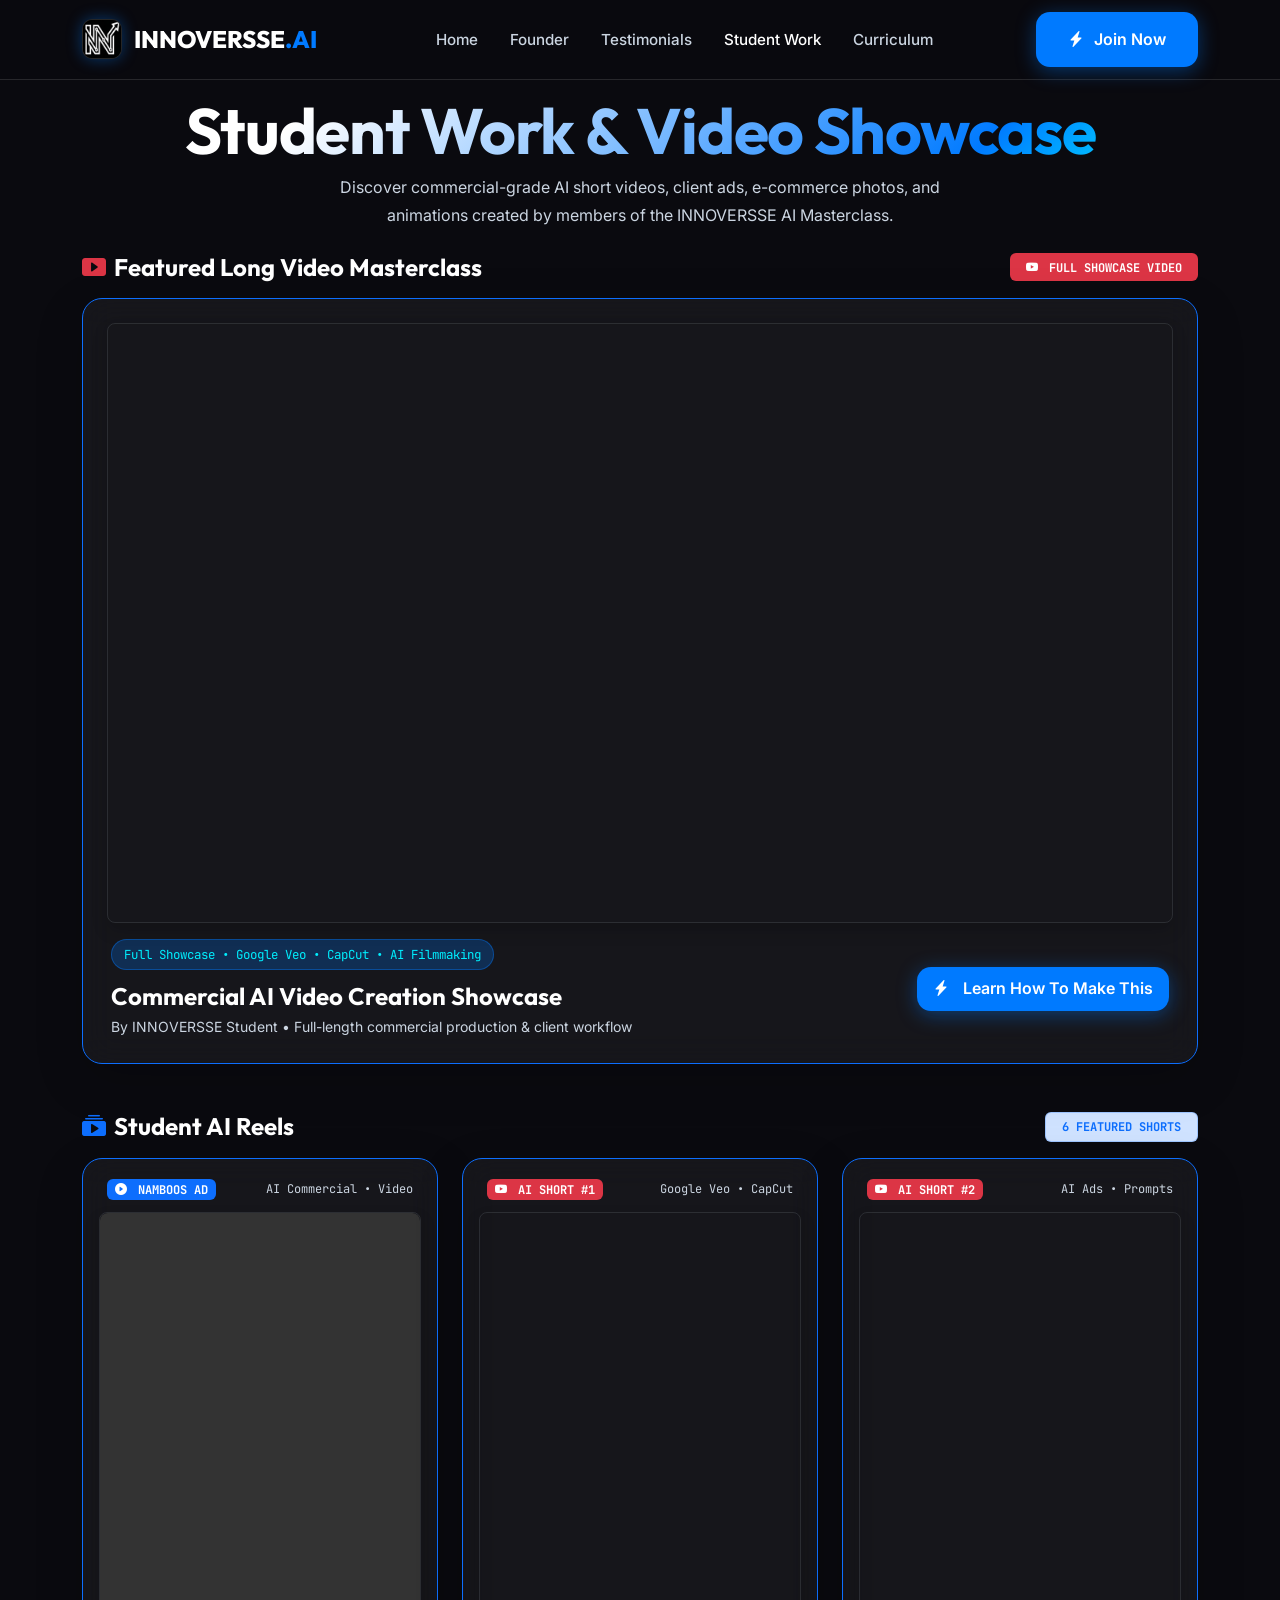
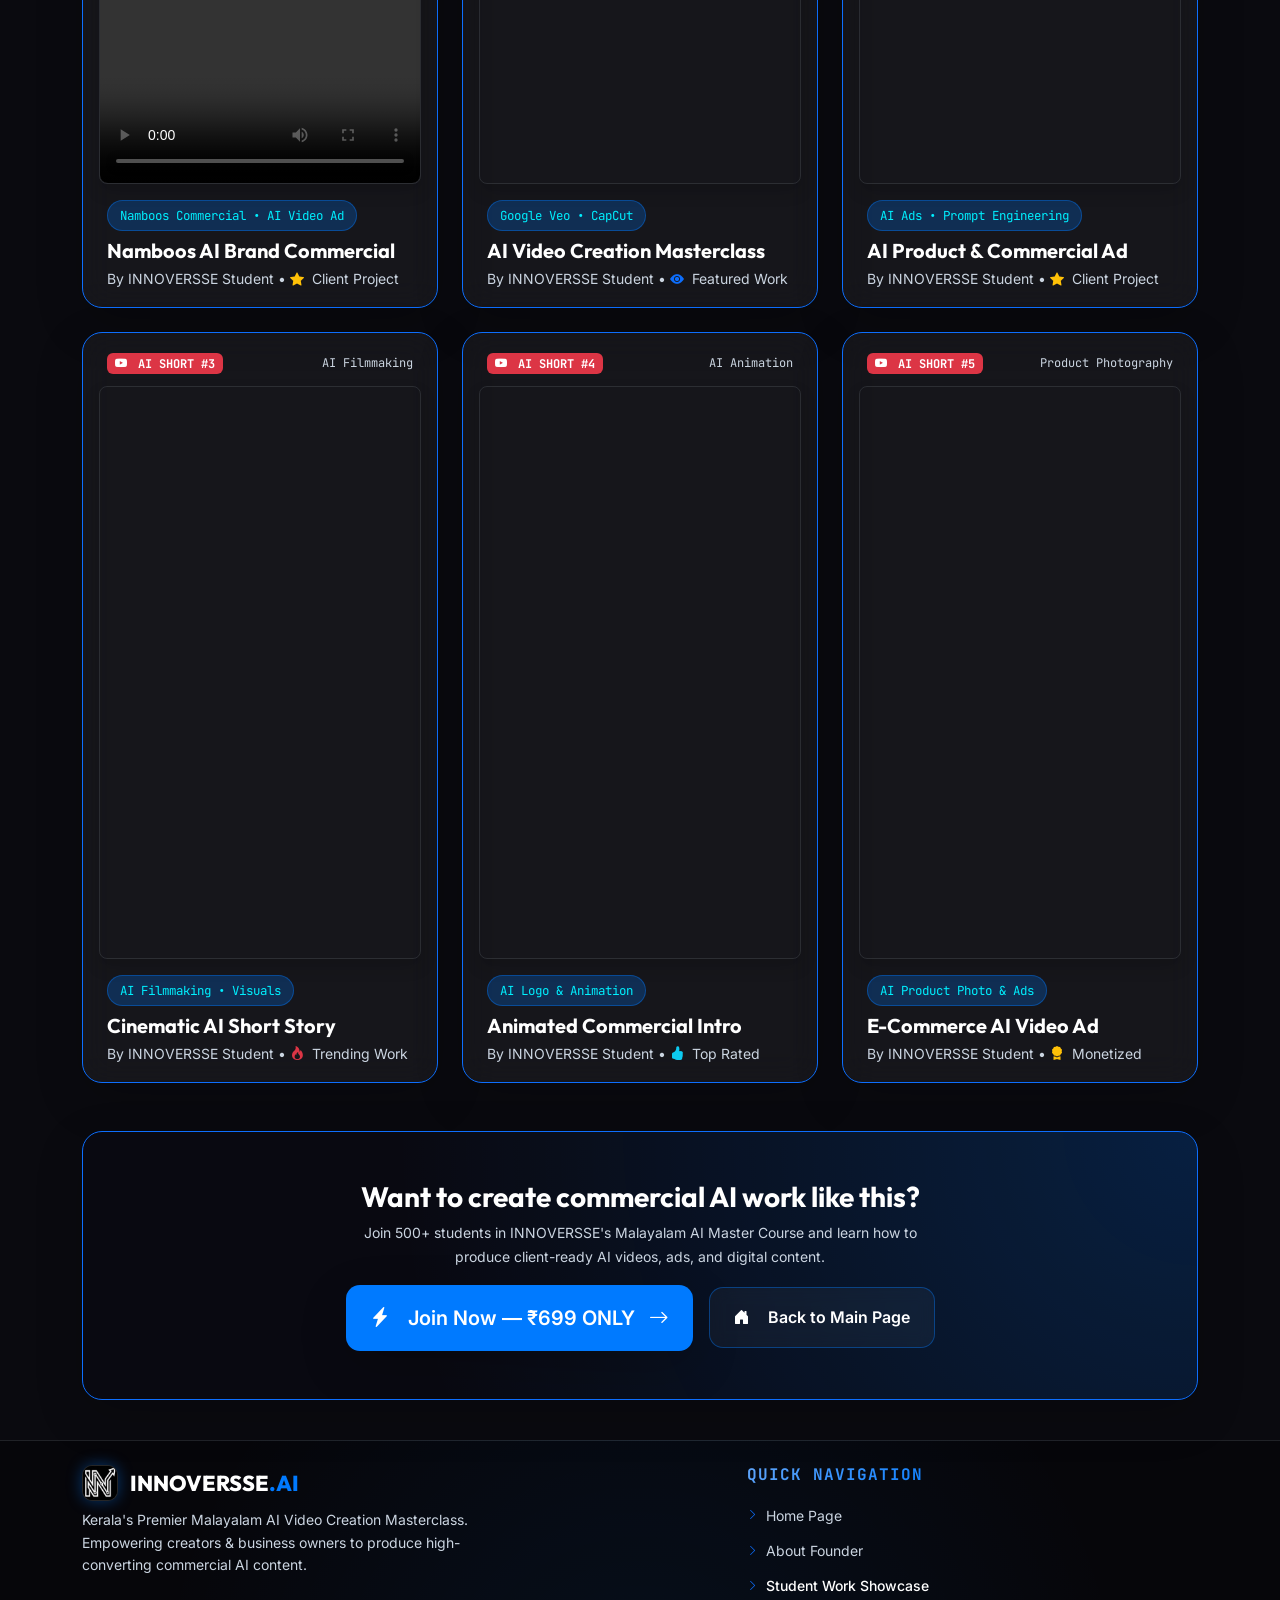
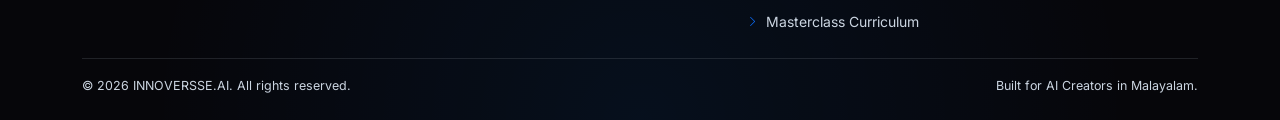
==== commit 2e90495a: "feat: update course price to ₹699 and replace WhatsApp registration with direct checkout links" ====
--- a/showcase.html
+++ b/showcase.html
@@ -97,9 +97,9 @@
           <li class="nav-item"><a class="nav-link" href="index.html#curriculum">Curriculum</a></li>
         </ul>
         <div class="d-flex gap-3 align-items-center">
-          <a href="https://wa.me/919496957914?text=Hi%20INNOVERSSE%20Team!%20I%20want%20to%20join%20the%20AI%20Video%20Creation%20Masterclass."
-            target="_blank" class="btn-primary-blue">
-            <i class="bi bi-whatsapp"></i> Join Now
+          <a href="https://innoversse.com/payLink/paylandingauth.php?plk=aXRlbUlkPTE5Mzg5Jml0ZW1UeXBlPWNvdXJzZSZuYW1lPU1hc3RlciBBaSBWaWRlbyBDcmVhdGlvbiArIFl0IGNyZWF0b3IgbGFi"
+            target="_blank" rel="noopener noreferrer" class="btn-primary-blue">
+            <i class="bi bi-lightning-charge-fill"></i> Join Now
           </a>
         </div>
       </div>
@@ -140,8 +140,8 @@
               <h4 class="fs-4 text-white mt-1 mb-1">Commercial AI Video Creation Showcase</h4>
               <p class="small text-muted m-0">By INNOVERSSE Student &bull; Full-length commercial production & client workflow</p>
             </div>
-            <a href="https://wa.me/919496957914?text=Hi%20INNOVERSSE%20Team!%20I%20watched%20the%20student%20long%20showcase%20video%20and%20want%20to%20enroll." target="_blank" class="btn-primary-blue py-2 px-3 fs-6 text-nowrap">
-              <i class="bi bi-whatsapp me-1"></i> Learn How To Make This
+            <a href="https://innoversse.com/payLink/paylandingauth.php?plk=aXRlbUlkPTE5Mzg5Jml0ZW1UeXBlPWNvdXJzZSZuYW1lPU1hc3RlciBBaSBWaWRlbyBDcmVhdGlvbiArIFl0IGNyZWF0b3IgbGFi" target="_blank" rel="noopener noreferrer" class="btn-primary-blue py-2 px-3 fs-6 text-nowrap">
+              <i class="bi bi-lightning-charge-fill me-1"></i> Learn How To Make This
             </a>
           </div>
         </div>
@@ -299,9 +299,9 @@
           ads, and digital content.
         </p>
         <div class="d-flex flex-column flex-sm-row justify-content-center align-items-center gap-3">
-          <a href="https://wa.me/919496957914?text=Hi%20INNOVERSSE%20Team!%20I%20explored%20the%20showcase%20page%20and%20want%20to%20join%20the%20%E2%82%B9599%20AI%20Masterclass."
-            target="_blank" class="btn-primary-blue fs-5 py-3 px-4 shadow-lg text-nowrap">
-            <i class="bi bi-whatsapp me-2"></i> Join Now &mdash; ₹599 ONLY <i class="bi bi-arrow-right ms-1"></i>
+          <a href="https://innoversse.com/payLink/paylandingauth.php?plk=aXRlbUlkPTE5Mzg5Jml0ZW1UeXBlPWNvdXJzZSZuYW1lPU1hc3RlciBBaSBWaWRlbyBDcmVhdGlvbiArIFl0IGNyZWF0b3IgbGFi"
+            target="_blank" rel="noopener noreferrer" class="btn-primary-blue fs-5 py-3 px-4 shadow-lg text-nowrap">
+            <i class="bi bi-lightning-charge-fill me-2"></i> Join Now &mdash; ₹699 ONLY <i class="bi bi-arrow-right ms-1"></i>
           </a>
           <a href="index.html" class="btn-outline-glass fs-6 py-3 px-4 text-nowrap">
             <i class="bi bi-house-door-fill me-2"></i> Back to Main Page
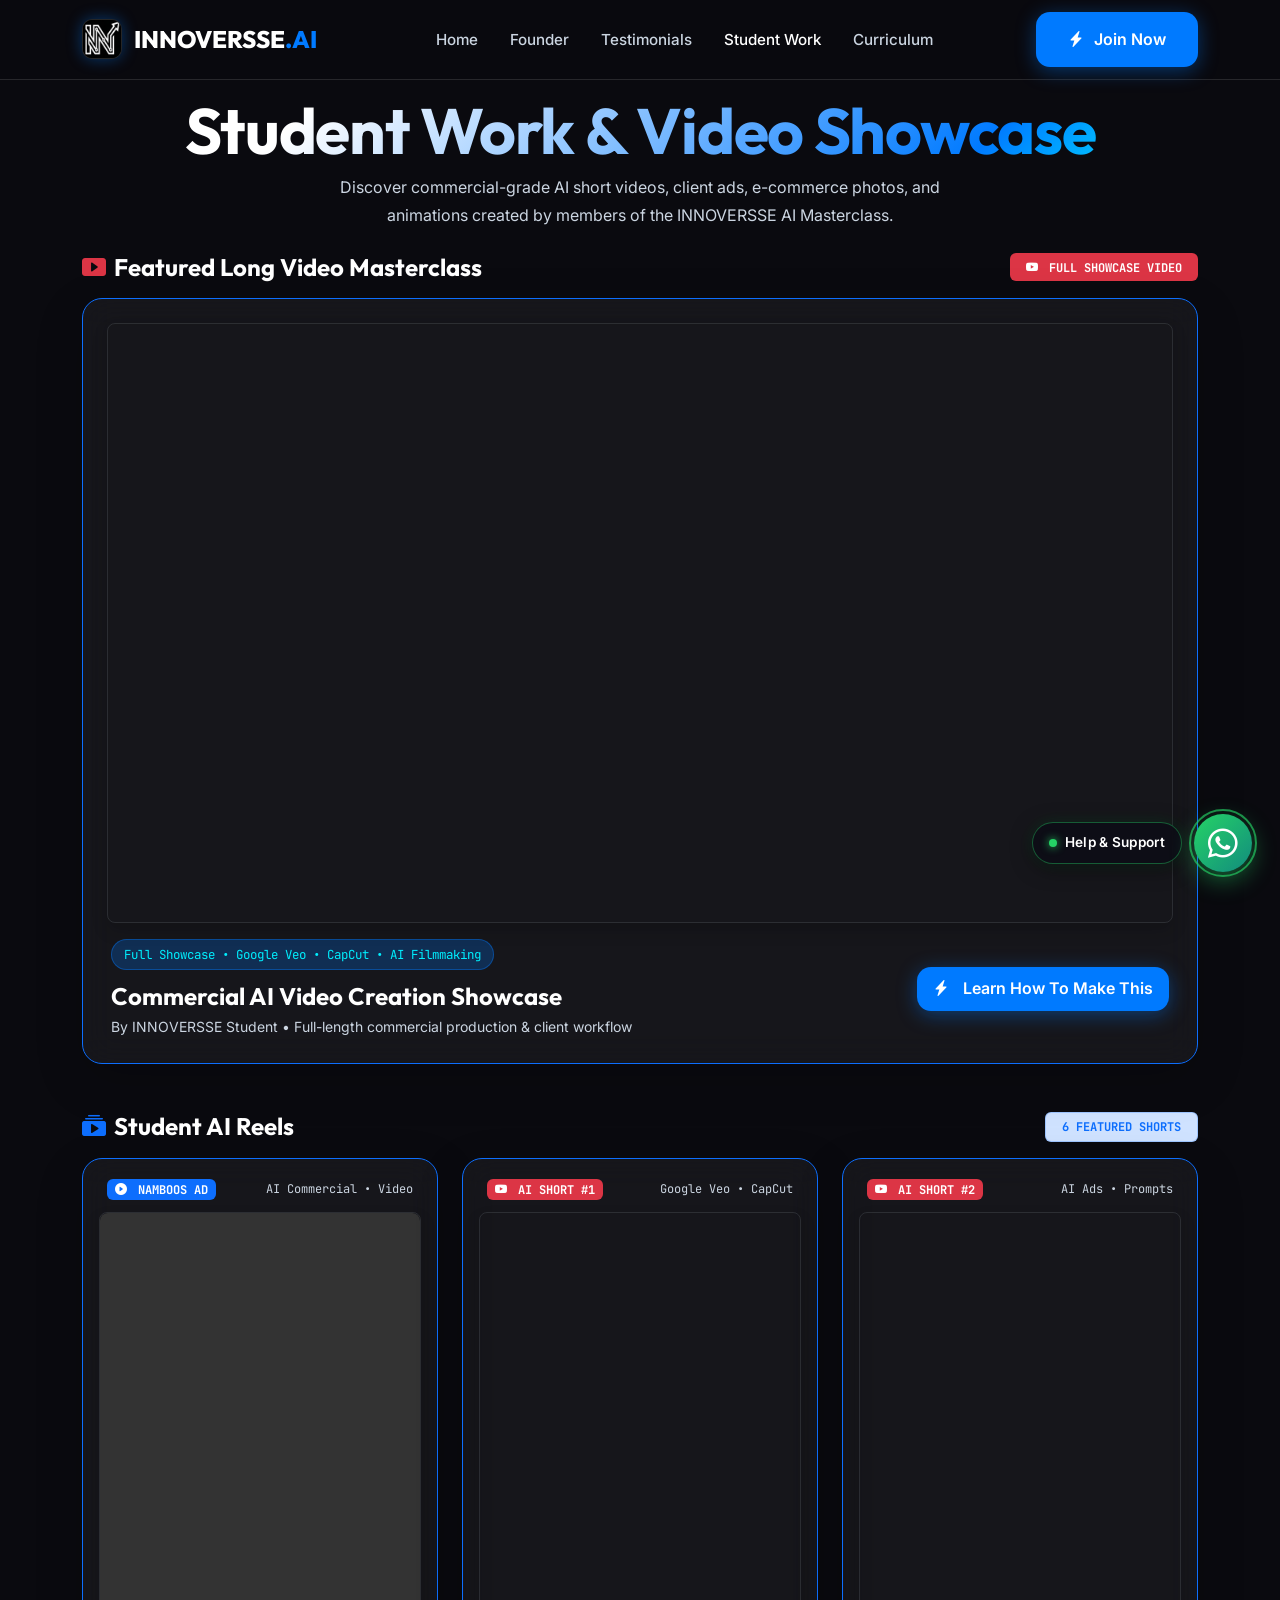
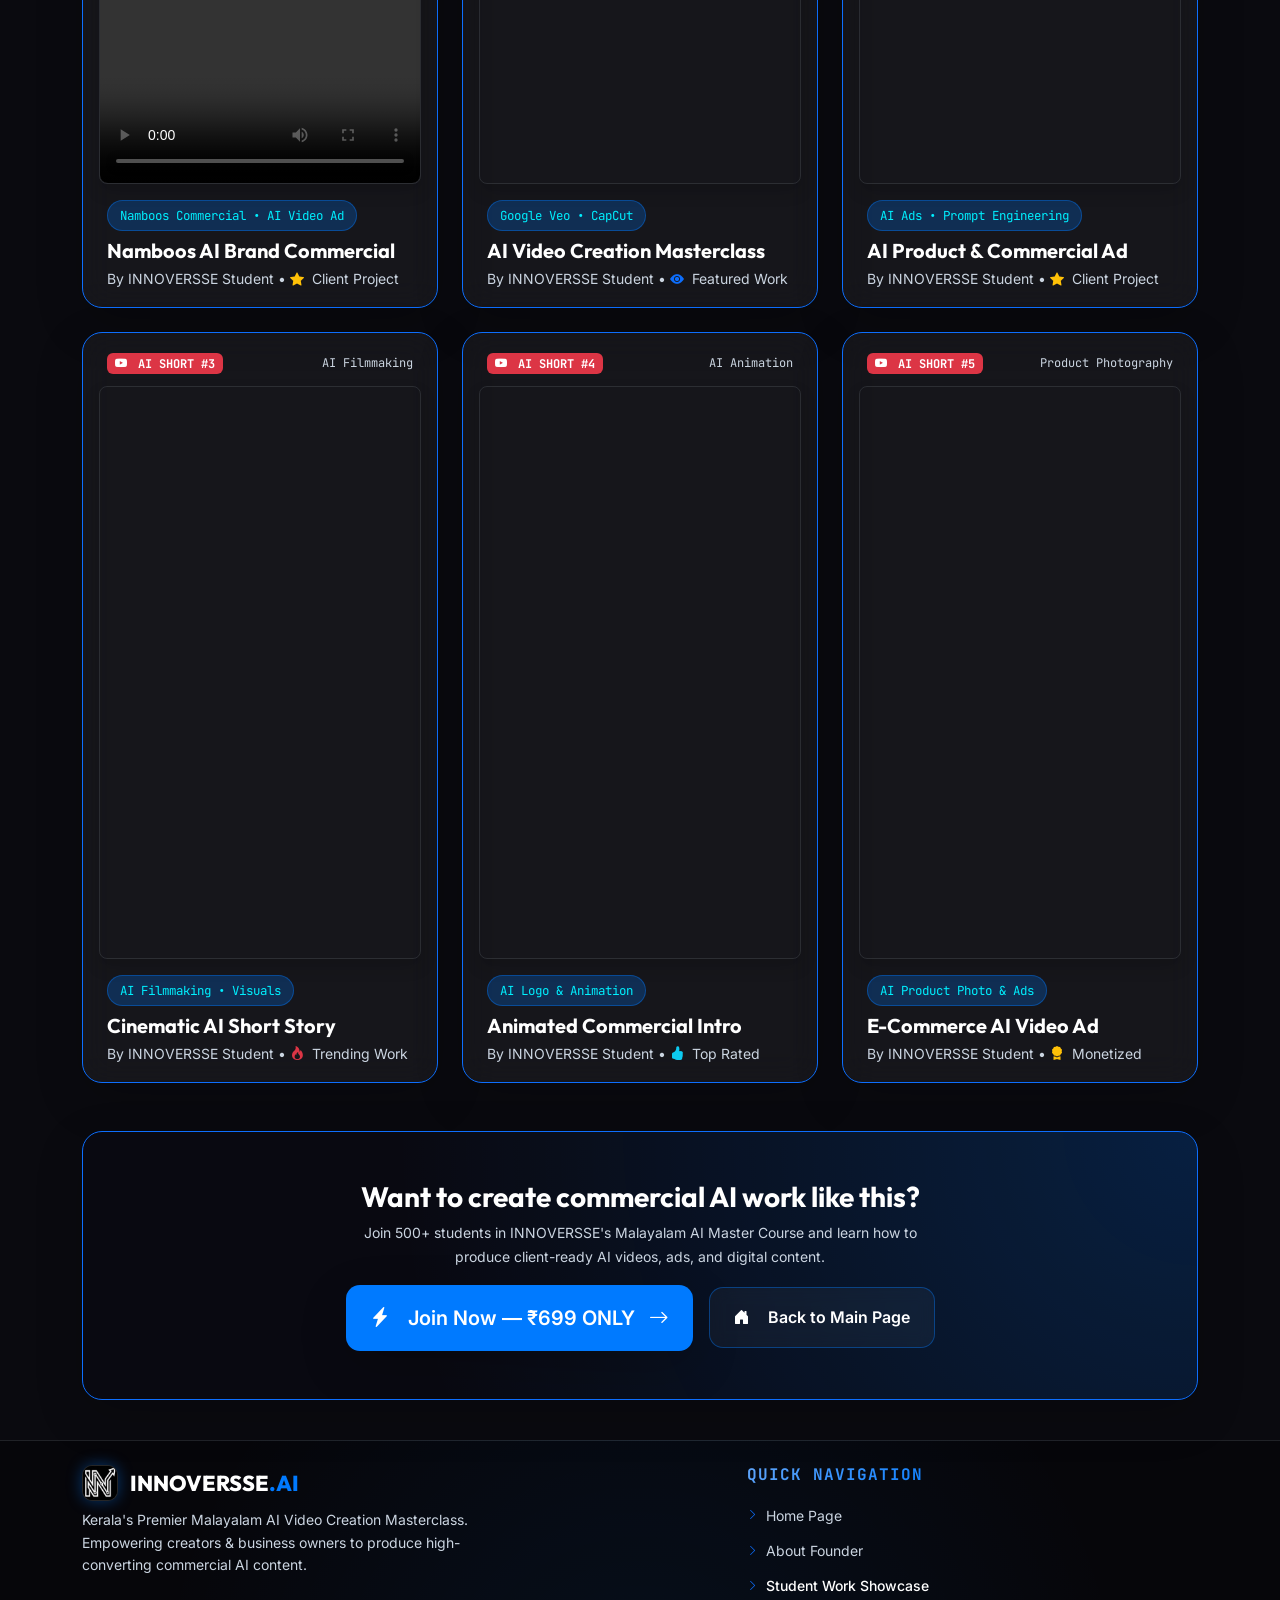
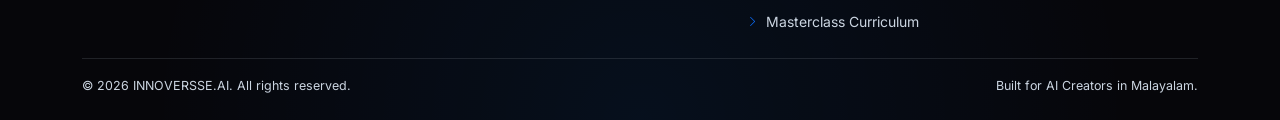
==== commit ba4f63cc: "feat: add floating WhatsApp help and support widget with custom styling and animations" ====
--- a/showcase.html
+++ b/showcase.html
@@ -365,6 +365,22 @@
     </div>
   </footer>
 
+  <!-- ==========================================
+       Floating WhatsApp Help & Support Widget
+       ========================================== -->
+  <a href="https://wa.me/919496957914?text=Hi%2C%20I%20need%20help%20and%20support%20regarding%20the%20INNOVERSSE%20AI%20Course."
+    target="_blank" rel="noopener noreferrer" class="floating-whatsapp" id="floating-whatsapp-widget"
+    aria-label="Contact for Help & Support on WhatsApp">
+    <span class="whatsapp-label">
+      <span class="pulse-dot"></span>
+      Help &amp; Support
+    </span>
+    <div class="whatsapp-icon-box">
+      <i class="bi bi-whatsapp"></i>
+      <span class="whatsapp-pulse-ring"></span>
+    </div>
+  </a>
+
   <!-- Bootstrap 5 JS Bundle -->
   <script src="https://cdn.jsdelivr.net/npm/bootstrap@5.3.2/dist/js/bootstrap.bundle.min.js"></script>
 
--- a/style.css
+++ b/style.css
@@ -1051,31 +1051,131 @@
   color: #94a3b8 !important;
 }
 
-/* --- Floating WhatsApp & Sticky Mobile Bar --- */
+/* --- Floating WhatsApp Help & Support Widget --- */
 .floating-whatsapp {
   position: fixed;
-  bottom: 30px;
-  right: 30px;
+  bottom: 28px;
+  right: 28px;
+  display: inline-flex;
+  align-items: center;
+  gap: 12px;
+  z-index: 1040;
+  text-decoration: none !important;
+  cursor: pointer;
+  transition: transform var(--transition-fast);
+}
+
+.floating-whatsapp .whatsapp-label {
+  background: rgba(14, 14, 22, 0.92);
+  color: #ffffff;
+  padding: 8px 16px;
+  border-radius: 30px;
+  font-size: 0.85rem;
+  font-weight: 600;
+  font-family: var(--font-main);
+  border: 1px solid rgba(37, 211, 102, 0.4);
+  box-shadow: 0 4px 20px rgba(0, 0, 0, 0.5), 0 0 15px rgba(37, 211, 102, 0.15);
+  letter-spacing: 0.3px;
+  white-space: nowrap;
+  pointer-events: none;
+  display: inline-flex;
+  align-items: center;
+  gap: 8px;
+  backdrop-filter: blur(10px);
+  -webkit-backdrop-filter: blur(10px);
+  transition: border-color var(--transition-fast), box-shadow var(--transition-fast), transform var(--transition-fast);
+}
+
+.floating-whatsapp .whatsapp-label .pulse-dot {
+  width: 8px;
+  height: 8px;
+  border-radius: 50%;
+  background: #25d366;
+  box-shadow: 0 0 8px #25d366;
+  display: inline-block;
+  animation: pulse-dot-anim 1.6s infinite ease-in-out;
+}
+
+@keyframes pulse-dot-anim {
+  0%, 100% {
+    transform: scale(0.9);
+    opacity: 0.8;
+  }
+  50% {
+    transform: scale(1.3);
+    opacity: 1;
+  }
+}
+
+.floating-whatsapp .whatsapp-icon-box {
   width: 58px;
   height: 58px;
   border-radius: 50%;
-  background: #25d366;
-  color: #fff !important;
+  background: linear-gradient(135deg, #25d366 0%, #128c7e 100%);
+  color: #ffffff !important;
   display: flex;
   align-items: center;
   justify-content: center;
-  font-size: 1.8rem;
-  box-shadow: 0 6px 25px rgba(37, 211, 102, 0.5);
-  z-index: 990;
-  text-decoration: none;
+  font-size: 1.85rem;
+  box-shadow: 0 8px 25px rgba(37, 211, 102, 0.45);
+  position: relative;
   transition: transform var(--transition-fast), box-shadow var(--transition-fast);
 }
 
+.floating-whatsapp .whatsapp-pulse-ring {
+  position: absolute;
+  inset: -5px;
+  border-radius: 50%;
+  border: 2px solid rgba(37, 211, 102, 0.65);
+  animation: whatsapp-ripple 2s infinite cubic-bezier(0.25, 1, 0.5, 1);
+  pointer-events: none;
+}
+
+@keyframes whatsapp-ripple {
+  0% {
+    transform: scale(0.95);
+    opacity: 0.9;
+  }
+  70% {
+    transform: scale(1.38);
+    opacity: 0;
+  }
+  100% {
+    transform: scale(1.38);
+    opacity: 0;
+  }
+}
+
 .floating-whatsapp:hover {
-  transform: scale(1.1);
-  color: #fff !important;
-  box-shadow: 0 8px 30px rgba(37, 211, 102, 0.7);
-}
+  transform: translateY(-2px);
+}
+
+.floating-whatsapp:hover .whatsapp-icon-box {
+  transform: scale(1.08);
+  box-shadow: 0 10px 32px rgba(37, 211, 102, 0.7);
+}
+
+.floating-whatsapp:hover .whatsapp-label {
+  border-color: rgba(37, 211, 102, 0.8);
+  box-shadow: 0 6px 24px rgba(37, 211, 102, 0.3);
+  transform: translateX(-2px);
+}
+
+@media (max-width: 575px) {
+  .floating-whatsapp {
+    bottom: 20px;
+    right: 20px;
+  }
+  .floating-whatsapp .whatsapp-label {
+    display: none;
+  }
+  .floating-whatsapp .whatsapp-icon-box {
+    width: 52px;
+    height: 52px;
+    font-size: 1.65rem;
+  }
+}
+
 
 .sticky-mobile-bar {
   position: fixed;
